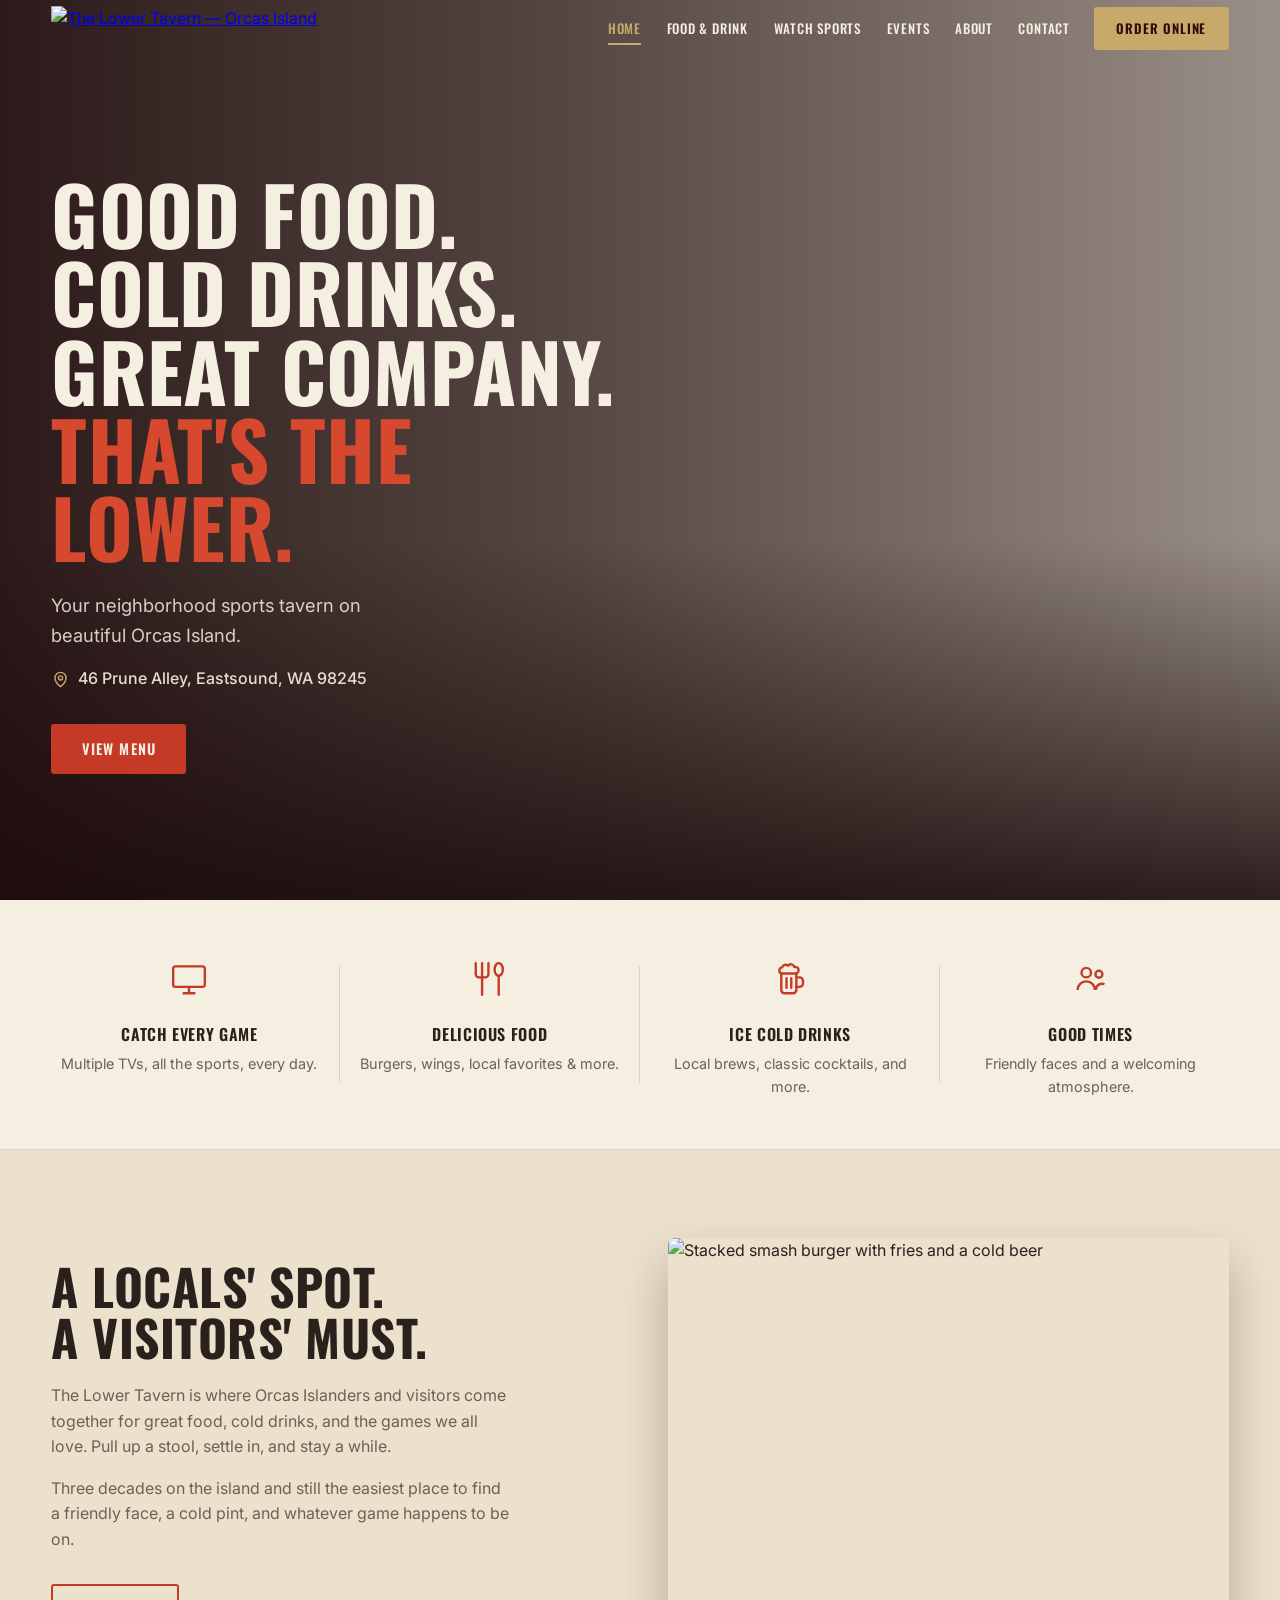
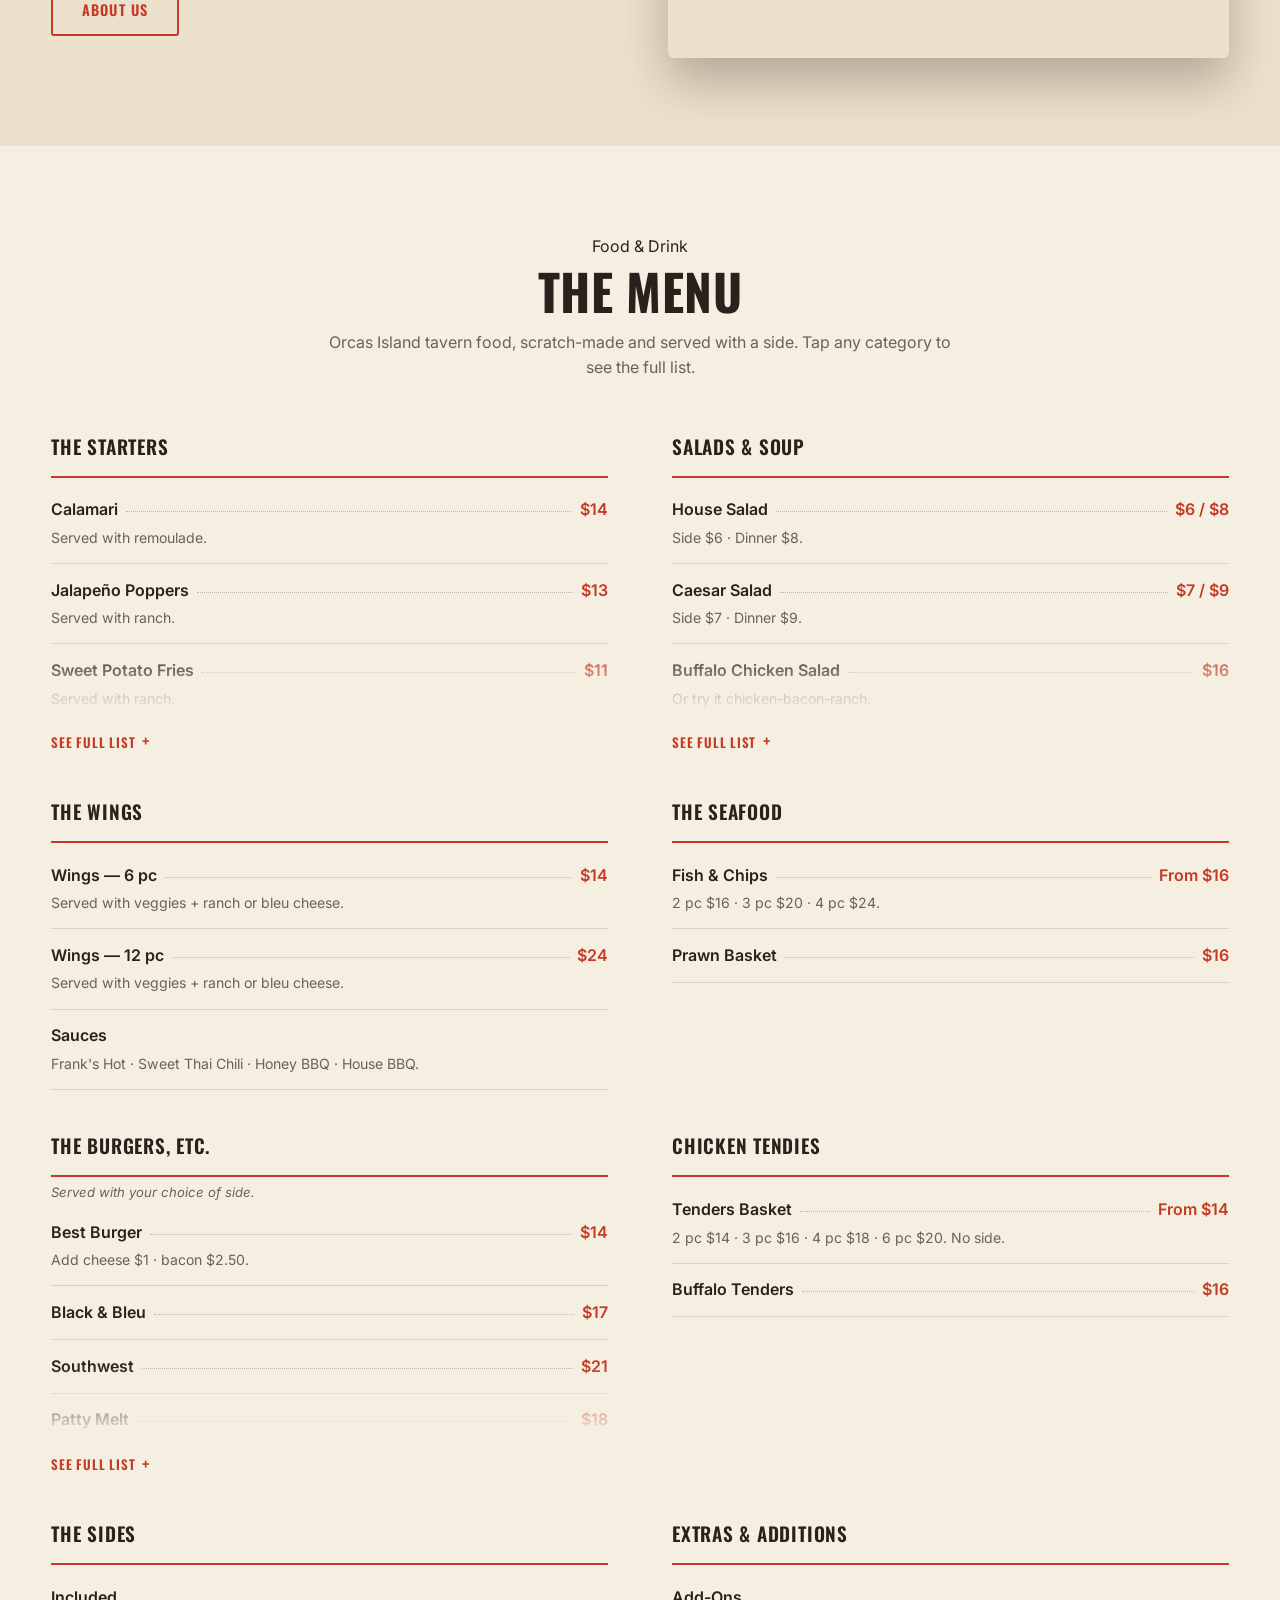
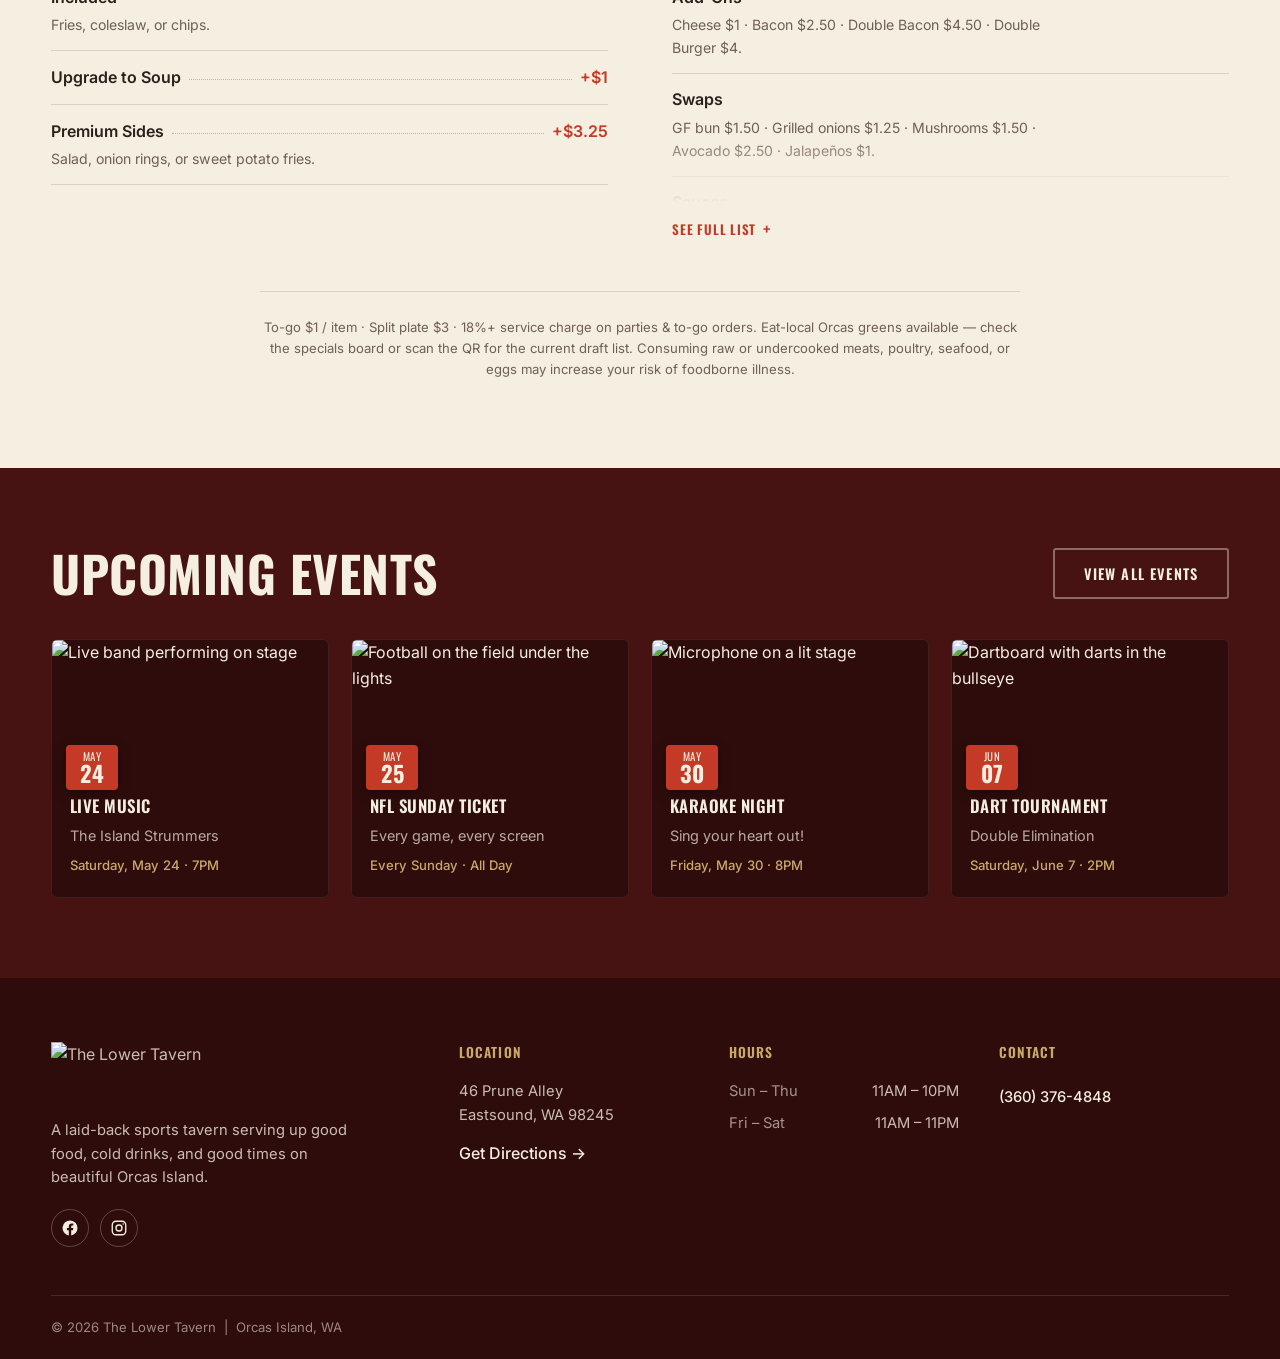
==== index.html @ 926212e1 "Events: swipeable carousel on mobile, centered on next event On <=900px the events grid becomes a ho" ====
<!DOCTYPE html>
<html lang="en">
<head>
<meta charset="UTF-8">
<meta name="viewport" content="width=device-width, initial-scale=1.0">
<title>The Lower Tavern — Sports Tavern on Orcas Island</title>
<meta name="description" content="The Lower Tavern is a laid-back neighborhood sports tavern on beautiful Orcas Island. Good food, cold drinks, every game, and great company. Eastsound, WA.">
<meta property="og:title" content="The Lower Tavern — Sports Tavern on Orcas Island">
<meta property="og:description" content="Good food. Cold drinks. Great company. That's the Lower. Your neighborhood sports tavern on Orcas Island.">
<meta property="og:type" content="website">
<meta property="og:url" content="https://u6y2v7.freewave.dev/">
<meta property="og:site_name" content="The Lower Tavern">
<meta property="og:image" content="https://media.freewave.dev/u6y2v7/images/og-image.jpg">
<meta property="og:image:secure_url" content="https://media.freewave.dev/u6y2v7/images/og-image.jpg">
<meta property="og:image:type" content="image/jpeg">
<meta property="og:image:width" content="1200">
<meta property="og:image:height" content="630">
<meta property="og:image:alt" content="The Lower Tavern — Orcas Island sports tavern">
<meta name="twitter:card" content="summary_large_image">
<meta name="twitter:title" content="The Lower Tavern — Sports Tavern on Orcas Island">
<meta name="twitter:description" content="Good food. Cold drinks. Great company. That's the Lower. Your neighborhood sports tavern on Orcas Island.">
<meta name="twitter:image" content="https://media.freewave.dev/u6y2v7/images/og-image.jpg">
<meta name="theme-color" content="#6a1a18">
<link rel="icon" href="https://media.freewave.dev/u6y2v7/images/favicon.ico" sizes="any">
<link rel="icon" type="image/png" sizes="32x32" href="https://media.freewave.dev/u6y2v7/images/favicon-32.png">
<link rel="icon" type="image/png" sizes="16x16" href="https://media.freewave.dev/u6y2v7/images/favicon-16.png">
<link rel="apple-touch-icon" href="https://media.freewave.dev/u6y2v7/images/apple-touch-icon.png">
<link rel="preconnect" href="https://fonts.googleapis.com">
<link rel="preconnect" href="https://fonts.gstatic.com" crossorigin>
<link href="https://fonts.googleapis.com/css2?family=Oswald:wght@300;400;500;600;700&family=Inter:wght@400;500;600;700&display=swap" rel="stylesheet">
<link rel="stylesheet" href="styles.css">
</head>
<body>

<!-- ===== NAV ===== -->
<header class="nav" id="top">
  <div class="nav-inner">
    <a href="#top" class="brand">
      <img src="https://media.freewave.dev/u6y2v7/images/lower-tavern-wordmark.webp" alt="The Lower Tavern — Orcas Island" class="brand-logo">
    </a>
    <nav class="nav-menu" id="navMenu">
      <a href="#top" class="active">Home</a>
      <a href="#food">Food &amp; Drink</a>
      <a href="#sports">Watch Sports</a>
      <a href="#events">Events</a>
      <a href="#about">About</a>
      <a href="#contact">Contact</a>
    </nav>
    <a href="https://order.toasttab.com/online/lower-tavern-46-prune-alley" class="btn-order" target="_blank" rel="noopener">Order Online</a>
    <button class="nav-toggle" id="navToggle" aria-label="Menu" aria-expanded="false">
      <span></span><span></span><span></span>
    </button>
  </div>
</header>

<!-- ===== HERO ===== -->
<section class="hero">
  <div class="hero-bg"></div>
  <div class="hero-overlay"></div>
  <div class="hero-inner">
    <div class="hero-content">
      <h1 class="hero-title">
        <span>Good Food.</span>
        <span>Cold Drinks.</span>
        <span>Great Company.</span>
        <span class="accent">That's the Lower.</span>
      </h1>
      <p class="hero-tag">Your neighborhood sports tavern on beautiful Orcas Island.</p>
      <a class="hero-address" href="https://www.google.com/maps/dir/?api=1&destination=46+Prune+Alley%2C+Eastsound%2C+WA+98245" target="_blank" rel="noopener">
        <svg viewBox="0 0 24 24" fill="none" stroke="currentColor" stroke-width="1.8"><path d="M12 21s7-5.6 7-11a7 7 0 1 0-14 0c0 5.4 7 11 7 11Z"/><circle cx="12" cy="10" r="2.6"/></svg>
        46 Prune Alley, Eastsound, WA 98245
      </a>
      <div class="hero-actions">
        <a href="#food" class="btn btn-primary">View Menu</a>
        <a href="https://order.toasttab.com/online/lower-tavern-46-prune-alley" class="btn btn-gold hero-order" target="_blank" rel="noopener">Order Online</a>
      </div>
    </div>
  </div>
</section>

<!-- ===== FEATURE STRIP ===== -->
<section class="strip" id="sports">
  <div class="container">
    <div class="strip-grid">
      <div class="strip-item">
        <span class="strip-icon">
          <svg viewBox="0 0 24 24" fill="none" stroke="currentColor" stroke-width="1.5"><rect x="2" y="4" width="20" height="13" rx="1.5"/><path d="M8 21h8M12 17v4"/></svg>
        </span>
        <h3>Catch Every Game</h3>
        <p>Multiple TVs, all the sports, every day.</p>
      </div>
      <div class="strip-item">
        <span class="strip-icon">
          <svg viewBox="0 0 24 24" fill="none" stroke="currentColor" stroke-width="1.5" stroke-linecap="round" stroke-linejoin="round"><path d="M3 2v7c0 1.1.9 2 2 2h4a2 2 0 0 0 2-2V2"/><path d="M7 2v20"/><ellipse cx="17.5" cy="6" rx="2.6" ry="4"/><path d="M17.5 10v12"/></svg>
        </span>
        <h3>Delicious Food</h3>
        <p>Burgers, wings, local favorites &amp; more.</p>
      </div>
      <div class="strip-item">
        <span class="strip-icon">
          <svg viewBox="0 0 24 24" fill="none" stroke="currentColor" stroke-width="1.5" stroke-linecap="round" stroke-linejoin="round"><path d="M6.5 8.5h9.5V19a2 2 0 0 1-2 2H8.5a2 2 0 0 1-2-2V8.5Z"/><path d="M16 11h2a2.2 2.2 0 0 1 2.2 2.2v1.6A2.2 2.2 0 0 1 18 17h-2"/><path d="M6.7 8.6A2 2 0 0 1 7 4.7 2.3 2.3 0 0 1 10.8 3.6 2.2 2.2 0 0 1 14.7 4.5 1.9 1.9 0 0 1 16 8.5"/><path d="M9.8 11.5v6M12.8 11.5v6"/></svg>
        </span>
        <h3>Ice Cold Drinks</h3>
        <p>Local brews, classic cocktails, and more.</p>
      </div>
      <div class="strip-item">
        <span class="strip-icon">
          <svg viewBox="0 0 24 24" fill="none" stroke="currentColor" stroke-width="1.5"><circle cx="9" cy="8" r="3"/><circle cx="17" cy="9" r="2.2"/><path d="M3.5 19a5.5 5.5 0 0 1 11 0M15 19a4 4 0 0 1 5.5-3.7"/></svg>
        </span>
        <h3>Good Times</h3>
        <p>Friendly faces and a welcoming atmosphere.</p>
      </div>
    </div>
  </div>
</section>

<!-- ===== LOCALS / ABOUT ===== -->
<section class="locals" id="about">
  <div class="container locals-grid">
    <div class="locals-text">
      <h2 class="section-title">A Locals' Spot.<br>A Visitors' Must.</h2>
      <p>The Lower Tavern is where Orcas Islanders and visitors come together for great food, cold drinks, and the games we all love. Pull up a stool, settle in, and stay a while.</p>
      <p>Three decades on the island and still the easiest place to find a friendly face, a cold pint, and whatever game happens to be on.</p>
      <a href="#contact" class="btn btn-outline">About Us</a>
    </div>
    <div class="locals-image">
      <img src="https://media.freewave.dev/u6y2v7/images/unsplash-0e5f21d1137a.webp" alt="Stacked smash burger with fries and a cold beer">
    </div>
  </div>
</section>

<!-- ===== MENU ===== -->
<section class="menu" id="food">
  <div class="container">
    <div class="section-head menu-head">
      <span class="eyebrow">Food &amp; Drink</span>
      <h2 class="section-title">The Menu</h2>
      <p>Orcas Island tavern food, scratch-made and served with a side. Tap any category to see the full list.</p>
    </div>
    <div class="menu-grid">

      <div class="menu-cat">
        <h3 class="menu-cat-title">The Starters</h3>
        <div class="menu-clip">
          <ul class="menu-items">
            <li><div class="mi-row"><span class="mi-name">Calamari</span><span class="mi-dots"></span><span class="mi-price">$14</span></div><p class="mi-desc">Served with remoulade.</p></li>
            <li><div class="mi-row"><span class="mi-name">Jalapeño Poppers</span><span class="mi-dots"></span><span class="mi-price">$13</span></div><p class="mi-desc">Served with ranch.</p></li>
            <li><div class="mi-row"><span class="mi-name">Sweet Potato Fries</span><span class="mi-dots"></span><span class="mi-price">$11</span></div><p class="mi-desc">Served with ranch.</p></li>
            <li><div class="mi-row"><span class="mi-name">P.I.T.A. Fries</span><span class="mi-dots"></span><span class="mi-price">$12</span></div><p class="mi-desc">Cheddar &amp; jalapeños.</p></li>
            <li><div class="mi-row"><span class="mi-name">Mozzarella Sticks</span><span class="mi-dots"></span><span class="mi-price">$12</span></div><p class="mi-desc">Served with marinara.</p></li>
            <li><div class="mi-row"><span class="mi-name">French Fries</span><span class="mi-dots"></span><span class="mi-price">$8</span></div><p class="mi-desc">Served with ranch.</p></li>
            <li><div class="mi-row"><span class="mi-name">Fried Pickle Spears</span><span class="mi-dots"></span><span class="mi-price">$12</span></div><p class="mi-desc">Served with ranch.</p></li>
            <li><div class="mi-row"><span class="mi-name">Veggies &amp; Dip</span><span class="mi-dots"></span><span class="mi-price">$7</span></div><p class="mi-desc">Ranch or bleu cheese.</p></li>
            <li><div class="mi-row"><span class="mi-name">Onion Rings</span><span class="mi-dots"></span><span class="mi-price">$11</span></div></li>
            <li><div class="mi-row"><span class="mi-name">Pepperjack Mac &amp; Cheese Bites</span><span class="mi-dots"></span><span class="mi-price">$12</span></div><p class="mi-desc">Served with ranch.</p></li>
          </ul>
          <div class="menu-fade"></div>
        </div>
        <button class="menu-more" type="button">See full list</button>
      </div>

      <div class="menu-cat">
        <h3 class="menu-cat-title">Salads &amp; Soup</h3>
        <div class="menu-clip">
          <ul class="menu-items">
            <li><div class="mi-row"><span class="mi-name">House Salad</span><span class="mi-dots"></span><span class="mi-price">$6 / $8</span></div><p class="mi-desc">Side $6 · Dinner $8.</p></li>
            <li><div class="mi-row"><span class="mi-name">Caesar Salad</span><span class="mi-dots"></span><span class="mi-price">$7 / $9</span></div><p class="mi-desc">Side $7 · Dinner $9.</p></li>
            <li><div class="mi-row"><span class="mi-name">Buffalo Chicken Salad</span><span class="mi-dots"></span><span class="mi-price">$16</span></div><p class="mi-desc">Or try it chicken-bacon-ranch.</p></li>
            <li><div class="mi-row"><span class="mi-name">Soup of the Day</span><span class="mi-dots"></span><span class="mi-price">$4.25 / $6.25</span></div><p class="mi-desc">Cup $4.25 · Bowl $6.25.</p></li>
            <li><div class="mi-row"><span class="mi-name">Salad Add-Ons</span></div><p class="mi-desc">Chicken $6 · Salmon $10. Sub Orcas-grown greens +$2 side / +$4 dinner.</p></li>
          </ul>
          <div class="menu-fade"></div>
        </div>
        <button class="menu-more" type="button">See full list</button>
      </div>

      <div class="menu-cat full">
        <h3 class="menu-cat-title">The Wings</h3>
        <div class="menu-clip">
          <ul class="menu-items">
            <li><div class="mi-row"><span class="mi-name">Wings &mdash; 6 pc</span><span class="mi-dots"></span><span class="mi-price">$14</span></div><p class="mi-desc">Served with veggies + ranch or bleu cheese.</p></li>
            <li><div class="mi-row"><span class="mi-name">Wings &mdash; 12 pc</span><span class="mi-dots"></span><span class="mi-price">$24</span></div><p class="mi-desc">Served with veggies + ranch or bleu cheese.</p></li>
            <li><div class="mi-row"><span class="mi-name">Sauces</span></div><p class="mi-desc">Frank's Hot · Sweet Thai Chili · Honey BBQ · House BBQ.</p></li>
          </ul>
        </div>
      </div>

      <div class="menu-cat full">
        <h3 class="menu-cat-title">The Seafood</h3>
        <div class="menu-clip">
          <ul class="menu-items">
            <li><div class="mi-row"><span class="mi-name">Fish &amp; Chips</span><span class="mi-dots"></span><span class="mi-price">From $16</span></div><p class="mi-desc">2 pc $16 · 3 pc $20 · 4 pc $24.</p></li>
            <li><div class="mi-row"><span class="mi-name">Prawn Basket</span><span class="mi-dots"></span><span class="mi-price">$16</span></div></li>
          </ul>
        </div>
      </div>

      <div class="menu-cat">
        <h3 class="menu-cat-title">The Burgers, Etc.</h3>
        <p class="menu-cat-note">Served with your choice of side.</p>
        <div class="menu-clip">
          <ul class="menu-items">
            <li><div class="mi-row"><span class="mi-name">Best Burger</span><span class="mi-dots"></span><span class="mi-price">$14</span></div><p class="mi-desc">Add cheese $1 · bacon $2.50.</p></li>
            <li><div class="mi-row"><span class="mi-name">Black &amp; Bleu</span><span class="mi-dots"></span><span class="mi-price">$17</span></div></li>
            <li><div class="mi-row"><span class="mi-name">Southwest</span><span class="mi-dots"></span><span class="mi-price">$21</span></div></li>
            <li><div class="mi-row"><span class="mi-name">Patty Melt</span><span class="mi-dots"></span><span class="mi-price">$18</span></div></li>
            <li><div class="mi-row"><span class="mi-name">Grilled Sourdough</span><span class="mi-dots"></span><span class="mi-price">$17</span></div></li>
            <li><div class="mi-row"><span class="mi-name">Salmon Burger</span><span class="mi-dots"></span><span class="mi-price">$17</span></div></li>
            <li><div class="mi-row"><span class="mi-name">Chicken Burger</span><span class="mi-dots"></span><span class="mi-price">$17</span></div></li>
            <li><div class="mi-row"><span class="mi-name">Cod Burger</span><span class="mi-dots"></span><span class="mi-price">$17</span></div></li>
            <li><div class="mi-row"><span class="mi-name">Buffalo Chicken Burger</span><span class="mi-dots"></span><span class="mi-price">$18</span></div></li>
            <li><div class="mi-row"><span class="mi-name">Reuben, Lower Style</span><span class="mi-dots"></span><span class="mi-price">$15</span></div></li>
            <li><div class="mi-row"><span class="mi-name">French Dip</span><span class="mi-dots"></span><span class="mi-price">$14</span></div></li>
            <li><div class="mi-row"><span class="mi-name">Swiss Dip Burger</span><span class="mi-dots"></span><span class="mi-price">$15</span></div></li>
            <li><div class="mi-row"><span class="mi-name">BBQ Dip Burger</span><span class="mi-dots"></span><span class="mi-price">$17</span></div></li>
            <li><div class="mi-row"><span class="mi-name">Veggie Burger</span><span class="mi-dots"></span><span class="mi-price">$14</span></div></li>
            <li><div class="mi-row"><span class="mi-name">Impossible Burger</span><span class="mi-dots"></span><span class="mi-price">$17</span></div></li>
            <li><div class="mi-row"><span class="mi-name">Chicken Caesar Pita</span><span class="mi-dots"></span><span class="mi-price">$17</span></div></li>
          </ul>
          <div class="menu-fade"></div>
        </div>
        <button class="menu-more" type="button">See full list</button>
      </div>

      <div class="menu-cat full">
        <h3 class="menu-cat-title">Chicken Tendies</h3>
        <div class="menu-clip">
          <ul class="menu-items">
            <li><div class="mi-row"><span class="mi-name">Tenders Basket</span><span class="mi-dots"></span><span class="mi-price">From $14</span></div><p class="mi-desc">2 pc $14 · 3 pc $16 · 4 pc $18 · 6 pc $20. No side.</p></li>
            <li><div class="mi-row"><span class="mi-name">Buffalo Tenders</span><span class="mi-dots"></span><span class="mi-price">$16</span></div></li>
          </ul>
        </div>
      </div>

      <div class="menu-cat full">
        <h3 class="menu-cat-title">The Sides</h3>
        <div class="menu-clip">
          <ul class="menu-items">
            <li><div class="mi-row"><span class="mi-name">Included</span></div><p class="mi-desc">Fries, coleslaw, or chips.</p></li>
            <li><div class="mi-row"><span class="mi-name">Upgrade to Soup</span><span class="mi-dots"></span><span class="mi-price">+$1</span></div></li>
            <li><div class="mi-row"><span class="mi-name">Premium Sides</span><span class="mi-dots"></span><span class="mi-price">+$3.25</span></div><p class="mi-desc">Salad, onion rings, or sweet potato fries.</p></li>
          </ul>
        </div>
      </div>

      <div class="menu-cat">
        <h3 class="menu-cat-title">Extras &amp; Additions</h3>
        <div class="menu-clip">
          <ul class="menu-items">
            <li><div class="mi-row"><span class="mi-name">Add-Ons</span></div><p class="mi-desc">Cheese $1 · Bacon $2.50 · Double Bacon $4.50 · Double Burger $4.</p></li>
            <li><div class="mi-row"><span class="mi-name">Swaps</span></div><p class="mi-desc">GF bun $1.50 · Grilled onions $1.25 · Mushrooms $1.50 · Avocado $2.50 · Jalapeños $1.</p></li>
            <li><div class="mi-row"><span class="mi-name">Sauces</span></div><p class="mi-desc">2 oz $1.25 · 6 oz $3.75.</p></li>
            <li><div class="mi-row"><span class="mi-name">Protein Subs</span></div><p class="mi-desc">Garden patty free · Impossible $3.25 · Chicken $4 · Salmon $6.</p></li>
          </ul>
          <div class="menu-fade"></div>
        </div>
        <button class="menu-more" type="button">See full list</button>
      </div>

    </div>
    <p class="menu-note">To-go $1 / item · Split plate $3 · 18%+ service charge on parties &amp; to-go orders. Eat-local Orcas greens available — check the specials board or scan the QR for the current draft list. Consuming raw or undercooked meats, poultry, seafood, or eggs may increase your risk of foodborne illness.</p>
  </div>
</section>

<!-- ===== UPCOMING EVENTS ===== -->
<section class="events" id="events">
  <div class="container">
    <div class="events-head">
      <h2 class="section-title light">Upcoming Events</h2>
      <a href="#contact" class="btn btn-ghost-light">View All Events</a>
    </div>
    <div class="events-row">
      <article class="event-card" data-date="2026-05-24">
        <div class="event-thumb"><img src="https://images.unsplash.com/photo-1501386761578-eac5c94b800a?auto=format&fit=crop&w=600&q=80" alt="Live band performing on stage" loading="lazy" decoding="async"></div>
        <div class="event-date"><span class="m">May</span><span class="d">24</span></div>
        <div class="event-body">
          <h3>Live Music</h3>
          <p class="event-sub">The Island Strummers</p>
          <p class="event-time">Saturday, May 24 · 7PM</p>
        </div>
      </article>
      <article class="event-card" data-date="2026-05-25">
        <div class="event-thumb"><img src="https://images.unsplash.com/photo-1566577739112-5180d4bf9390?auto=format&fit=crop&w=600&q=80" alt="Football on the field under the lights" loading="lazy" decoding="async"></div>
        <div class="event-date"><span class="m">May</span><span class="d">25</span></div>
        <div class="event-body">
          <h3>NFL Sunday Ticket</h3>
          <p class="event-sub">Every game, every screen</p>
          <p class="event-time">Every Sunday · All Day</p>
        </div>
      </article>
      <article class="event-card" data-date="2026-05-30">
        <div class="event-thumb"><img src="https://images.unsplash.com/photo-1516280440614-37939bbacd81?auto=format&fit=crop&w=600&q=80" alt="Microphone on a lit stage" loading="lazy" decoding="async"></div>
        <div class="event-date"><span class="m">May</span><span class="d">30</span></div>
        <div class="event-body">
          <h3>Karaoke Night</h3>
          <p class="event-sub">Sing your heart out!</p>
          <p class="event-time">Friday, May 30 · 8PM</p>
        </div>
      </article>
      <article class="event-card" data-date="2026-06-07">
        <div class="event-thumb"><img src="https://images.unsplash.com/photo-1546608235-3310a2494cdf?auto=format&fit=crop&w=600&q=80" alt="Dartboard with darts in the bullseye" loading="lazy" decoding="async"></div>
        <div class="event-date"><span class="m">Jun</span><span class="d">07</span></div>
        <div class="event-body">
          <h3>Dart Tournament</h3>
          <p class="event-sub">Double Elimination</p>
          <p class="event-time">Saturday, June 7 · 2PM</p>
        </div>
      </article>
    </div>
  </div>
</section>

<!-- ===== FOOTER ===== -->
<footer class="footer" id="contact">
  <div class="container footer-grid">
    <div class="footer-brand">
      <img src="https://media.freewave.dev/u6y2v7/images/lower-tavern-wordmark.webp" alt="The Lower Tavern" class="footer-logo">
      <p>A laid-back sports tavern serving up good food, cold drinks, and good times on beautiful Orcas Island.</p>
      <div class="socials">
        <a href="#contact" aria-label="Facebook"><svg viewBox="0 0 24 24" fill="currentColor"><path d="M22 12a10 10 0 1 0-11.6 9.9v-7H7.9V12h2.5V9.8c0-2.5 1.5-3.9 3.8-3.9 1.1 0 2.2.2 2.2.2v2.5h-1.2c-1.2 0-1.6.8-1.6 1.6V12h2.7l-.4 2.9h-2.3v7A10 10 0 0 0 22 12Z"/></svg></a>
        <a href="#contact" aria-label="Instagram"><svg viewBox="0 0 24 24" fill="none" stroke="currentColor" stroke-width="1.8"><rect x="3" y="3" width="18" height="18" rx="5"/><circle cx="12" cy="12" r="4"/><circle cx="17.5" cy="6.5" r="1" fill="currentColor" stroke="none"/></svg></a>
      </div>
    </div>
    <div class="footer-col">
      <h4>Location</h4>
      <p>46 Prune Alley<br>Eastsound, WA 98245</p>
      <a href="https://www.google.com/maps/dir/?api=1&destination=46+Prune+Alley%2C+Eastsound%2C+WA+98245" class="footer-link" target="_blank" rel="noopener">Get Directions →</a>
    </div>
    <div class="footer-col">
      <h4>Hours</h4>
      <p class="hours-row"><span>Sun &ndash; Thu</span><span>11AM &ndash; 10PM</span></p>
      <p class="hours-row"><span>Fri &ndash; Sat</span><span>11AM &ndash; 11PM</span></p>
    </div>
    <div class="footer-col">
      <h4>Contact</h4>
      <p><a href="tel:+13603764848" class="footer-link">(360) 376-4848</a></p>
    </div>
  </div>
  <div class="footer-bottom container">
    <div>&copy; 2026 The Lower Tavern &nbsp;|&nbsp; Orcas Island, WA</div>
  </div>
</footer>

<script>
  // Mobile nav toggle
  var t = document.getElementById('navToggle'), m = document.getElementById('navMenu');
  t.addEventListener('click', function () {
    var open = document.body.classList.toggle('nav-open');
    t.setAttribute('aria-expanded', open ? 'true' : 'false');
  });
  m.addEventListener('click', function (e) {
    if (e.target.tagName === 'A') { document.body.classList.remove('nav-open'); t.setAttribute('aria-expanded', 'false'); }
  });
  // Solid nav after scroll
  var nav = document.getElementById('top');
  window.addEventListener('scroll', function () {
    if (window.scrollY > 40) nav.classList.add('scrolled'); else nav.classList.remove('scrolled');
  });
  // Expandable menu categories
  document.querySelectorAll('.menu-more').forEach(function (btn) {
    btn.addEventListener('click', function () {
      var cat = btn.closest('.menu-cat');
      var open = cat.classList.toggle('open');
      btn.firstChild.textContent = open ? 'See less ' : 'See full list ';
    });
  });

  // Events carousel (mobile): open centered on the next upcoming event.
  // Past events sit to the left, future events to the right.
  (function () {
    var row = document.querySelector('.events-row');
    if (!row) return;
    var cards = Array.prototype.slice.call(row.querySelectorAll('.event-card[data-date]'));
    if (!cards.length) return;

    function dateOf(c) { return new Date(c.getAttribute('data-date') + 'T00:00:00'); }

    function pickTarget() {
      var today = new Date(); today.setHours(0, 0, 0, 0);
      var nextUp = null, recentPast = null;
      cards.forEach(function (c) {
        var d = dateOf(c);
        if (d >= today) { if (!nextUp || d < dateOf(nextUp)) nextUp = c; }
        else { if (!recentPast || d > dateOf(recentPast)) recentPast = c; }
      });
      return nextUp || recentPast || cards[0];
    }

    function center() {
      // Only when the row is an actual horizontal scroller (mobile layout).
      if (row.scrollWidth <= row.clientWidth + 4) return;
      var card = pickTarget();
      var offset = (card.getBoundingClientRect().left - row.getBoundingClientRect().left) + row.scrollLeft;
      var left = offset - (row.clientWidth - card.offsetWidth) / 2;
      row.scrollLeft = Math.max(0, Math.min(left, row.scrollWidth - row.clientWidth));
    }

    requestAnimationFrame(center);
    window.addEventListener('load', center);
    var mq = window.matchMedia('(max-width: 900px)');
    var onChange = function () { requestAnimationFrame(center); };
    if (mq.addEventListener) mq.addEventListener('change', onChange); else mq.addListener(onChange);
  })();
</script>

</body>
</html>
---- styles.css ----
/* ===== The Lower Tavern — Orcas Island sports tavern ===== */

:root {
  --maroon-900: #2f0c0c;
  --maroon-800: #471212;
  --maroon-700: #5c1616;
  --maroon: #6a1a18;
  --red: #c43a26;
  --red-bright: #d6492e;
  --cream: #f5efe1;
  --cream-2: #ece1cd;
  --gold: #c9a96a;
  --gold-dark: #b9954f;
  --ink: #2a211c;
  --muted: #6f6055;
  --line: rgba(42, 33, 28, .14);
}

* { margin: 0; padding: 0; box-sizing: border-box; }

html { scroll-behavior: smooth; scroll-padding-top: 80px; }

body {
  font-family: 'Inter', system-ui, sans-serif;
  color: var(--ink);
  background: var(--cream);
  line-height: 1.6;
  -webkit-font-smoothing: antialiased;
}

img { display: block; max-width: 100%; }

.container { width: min(1180px, 92%); margin: 0 auto; }

/* ---- Display type ---- */
.section-title {
  font-family: 'Oswald', sans-serif;
  font-weight: 700;
  text-transform: uppercase;
  letter-spacing: .01em;
  line-height: 1.02;
  font-size: clamp(2rem, 4vw, 3.1rem);
  color: var(--ink);
}
.section-title.light { color: var(--cream); }

/* ---- Buttons ---- */
.btn {
  display: inline-block;
  font-family: 'Oswald', sans-serif;
  font-weight: 600;
  text-transform: uppercase;
  letter-spacing: .08em;
  font-size: .9rem;
  text-decoration: none;
  padding: .85rem 1.9rem;
  border-radius: 3px;
  transition: transform .15s ease, background .2s ease, color .2s ease;
  cursor: pointer;
}
.btn:hover { transform: translateY(-2px); }
.btn-primary { background: var(--red); color: var(--cream); }
.btn-primary:hover { background: var(--red-bright); }
.btn-outline { background: transparent; color: var(--red); border: 2px solid var(--red); padding: .75rem 1.8rem; }
.btn-outline:hover { background: var(--red); color: var(--cream); }
.btn-ghost-light { background: transparent; color: var(--cream); border: 2px solid rgba(245,239,225,.4); padding: .75rem 1.8rem; }
.btn-ghost-light:hover { background: var(--cream); color: var(--maroon-800); border-color: var(--cream); }
.btn-gold { background: var(--gold); color: var(--maroon-900); }
.btn-gold:hover { background: var(--gold-dark); }
.hero-order { display: none; }

/* ===== NAV ===== */
.nav {
  position: fixed;
  top: 0; left: 0; right: 0;
  z-index: 50;
  transition: background .3s ease, box-shadow .3s ease, padding .3s ease;
  padding: .35rem 0;
}
.nav.scrolled {
  background: var(--maroon-900);
  box-shadow: 0 6px 24px rgba(0,0,0,.3);
}
.nav-inner {
  width: min(1180px, 92%);
  margin: 0 auto;
  display: flex;
  align-items: center;
  gap: 1.5rem;
}
.brand { display: flex; align-items: center; }
.brand-logo { height: 46px; width: auto; transition: height .3s ease; }
.nav.scrolled .brand-logo { height: 40px; }

.nav-menu { margin-left: auto; display: flex; align-items: center; gap: 1.6rem; }
.nav-menu a {
  font-family: 'Oswald', sans-serif;
  font-weight: 500;
  text-transform: uppercase;
  letter-spacing: .06em;
  font-size: .82rem;
  color: var(--cream);
  text-decoration: none;
  padding: .4rem 0;
  position: relative;
  transition: color .2s ease;
}
.nav-menu a::after {
  content: ""; position: absolute; left: 0; bottom: 0; height: 2px; width: 0;
  background: var(--gold); transition: width .25s ease;
}
.nav-menu a:hover, .nav-menu a.active { color: var(--gold); }
.nav-menu a:hover::after, .nav-menu a.active::after { width: 100%; }

.btn-order {
  font-family: 'Oswald', sans-serif;
  font-weight: 600;
  text-transform: uppercase;
  letter-spacing: .07em;
  font-size: .82rem;
  background: var(--gold);
  color: var(--maroon-900);
  text-decoration: none;
  padding: .7rem 1.4rem;
  border-radius: 3px;
  transition: background .2s ease, transform .15s ease;
}
.btn-order:hover { background: var(--gold-dark); transform: translateY(-2px); }

.nav-toggle {
  display: none;
  background: none; border: none; cursor: pointer;
  width: 32px; height: 26px; position: relative;
}
.nav-toggle span {
  display: block; height: 3px; border-radius: 2px; background: var(--cream);
  position: absolute; left: 0; right: 0; transition: .25s ease;
}
.nav-toggle span:nth-child(1) { top: 0; }
.nav-toggle span:nth-child(2) { top: 11px; }
.nav-toggle span:nth-child(3) { top: 22px; }

/* ===== HERO ===== */
.hero {
  position: relative;
  min-height: 100vh;
  display: flex;
  align-items: center;
  overflow: hidden;
}
.hero-bg {
  position: absolute; inset: 0;
  background: url('https://media.freewave.dev/u6y2v7/images/unsplash-4f32441961ec.webp') center/cover no-repeat;
  transform: scale(1.05);
}
.hero-overlay {
  position: absolute; inset: 0;
  background:
    linear-gradient(90deg, rgba(28,10,10,.92) 0%, rgba(28,10,10,.7) 45%, rgba(28,10,10,.35) 100%),
    linear-gradient(0deg, rgba(20,7,7,.85) 0%, rgba(20,7,7,.1) 40%);
}
.hero-inner { position: relative; width: min(1180px, 92%); margin: 0 auto; padding: 7rem 0 4rem; }
.hero-content { max-width: 620px; }
.hero-title {
  font-family: 'Oswald', sans-serif;
  font-weight: 700;
  text-transform: uppercase;
  line-height: .98;
  font-size: clamp(2.7rem, 6.5vw, 5rem);
  color: var(--cream);
  letter-spacing: .005em;
}
.hero-title span { display: block; }
.hero-title .accent { color: var(--red-bright); }
.hero-tag {
  margin: 1.6rem 0 1rem;
  font-size: 1.15rem;
  color: rgba(245,239,225,.85);
  max-width: 30ch;
}
.hero-address {
  display: inline-flex;
  align-items: center;
  gap: .5rem;
  margin-bottom: 2rem;
  font-weight: 500;
  font-size: 1rem;
  color: rgba(245,239,225,.92);
  text-decoration: none;
  transition: color .2s ease;
}
.hero-address svg { width: 19px; height: 19px; color: var(--gold); flex-shrink: 0; }
.hero-address:hover { color: var(--gold); }
.hero-address:hover svg { color: var(--gold); }
.hero-actions { display: flex; flex-wrap: wrap; gap: 1rem; }

/* ===== FEATURE STRIP ===== */
.strip { background: var(--cream); padding: 3.2rem 0; border-bottom: 1px solid var(--line); }
.strip-grid {
  display: grid;
  grid-template-columns: repeat(4, 1fr);
  gap: 1.5rem;
}
.strip-item { text-align: center; padding: 0 .5rem; position: relative; }
.strip-item:not(:last-child)::after {
  content: ""; position: absolute; right: -.75rem; top: 10%; bottom: 10%;
  width: 1px; background: var(--line);
}
.strip-icon {
  display: inline-flex; align-items: center; justify-content: center;
  width: 56px; height: 56px; color: var(--red); margin-bottom: .9rem;
}
.strip-icon svg { width: 38px; height: 38px; }
.strip-item h3 {
  font-family: 'Oswald', sans-serif; font-weight: 600; text-transform: uppercase;
  letter-spacing: .04em; font-size: 1rem; color: var(--ink); margin-bottom: .3rem;
}
.strip-item p { font-size: .9rem; color: var(--muted); }

/* ===== LOCALS / ABOUT ===== */
.locals { background: var(--cream-2); padding: 5.5rem 0; }
.locals-grid {
  display: grid; grid-template-columns: 1fr 1fr; gap: 3.5rem; align-items: center;
}
.locals-text .section-title { margin-bottom: 1.3rem; }
.locals-text p { color: var(--muted); margin-bottom: 1rem; max-width: 46ch; }
.locals-text .btn { margin-top: 1rem; }
.locals-image img {
  width: 100%; height: 420px; object-fit: cover; border-radius: 6px;
  box-shadow: 0 24px 48px rgba(42,18,12,.28);
}

/* ===== MENU ===== */
.menu { background: var(--cream); padding: 5.5rem 0; }
.menu-head { text-align: center; max-width: 640px; margin: 0 auto 3.2rem; }
.menu-head .section-title { margin: .4rem 0 .8rem; }
.menu-head p { color: var(--muted); }
.menu-grid { display: grid; grid-template-columns: 1fr 1fr; gap: 2.6rem 4rem; align-items: start; }
.menu-cat { position: relative; align-self: start; }
.menu-cat-title {
  font-family: 'Oswald', sans-serif; font-weight: 600; text-transform: uppercase;
  letter-spacing: .04em; font-size: 1.2rem; color: var(--ink);
  padding-bottom: .8rem; margin-bottom: .4rem; border-bottom: 2px solid var(--red);
}
.menu-cat-note { font-size: .82rem; color: var(--muted); font-style: italic; margin: -.1rem 0 .2rem; }
.menu-clip { position: relative; max-height: 232px; overflow: hidden; transition: max-height .45s ease; }
.menu-cat.open .menu-clip { max-height: 1600px; }
.menu-cat.full .menu-clip { max-height: none; }
.menu-items { list-style: none; }
.menu-items li { padding: .85rem 0; border-bottom: 1px solid var(--line); }
.mi-row { display: flex; align-items: baseline; gap: .5rem; }
.mi-name { font-weight: 600; color: var(--ink); white-space: nowrap; }
.mi-dots { flex: 1; border-bottom: 1px dotted rgba(42,33,28,.28); transform: translateY(-3px); }
.mi-price { color: var(--red); font-weight: 600; white-space: nowrap; }
.mi-desc { font-size: .88rem; color: var(--muted); margin-top: .25rem; max-width: 42ch; }
.menu-fade {
  position: absolute; left: 0; right: 0; bottom: 0; height: 72px;
  background: linear-gradient(rgba(245,239,225,0), var(--cream));
  pointer-events: none; opacity: 1; transition: opacity .3s ease;
}
.menu-cat.open .menu-fade { opacity: 0; }
.menu-more {
  margin-top: 1rem; background: none; border: none; cursor: pointer;
  font-family: 'Oswald', sans-serif; font-weight: 600; text-transform: uppercase;
  letter-spacing: .06em; font-size: .82rem; color: var(--red);
  display: inline-flex; align-items: center; gap: .4rem; padding: 0;
  transition: color .2s ease;
}
.menu-more::after { content: "+"; font-size: 1.05rem; line-height: 1; }
.menu-cat.open .menu-more::after { content: "\2212"; }
.menu-more:hover { color: var(--red-bright); }
.menu-note {
  margin-top: 3rem; padding-top: 1.6rem; border-top: 1px solid var(--line);
  font-size: .82rem; color: var(--muted); text-align: center; max-width: 760px;
  margin-left: auto; margin-right: auto; line-height: 1.6;
}

/* ===== EVENTS ===== */
.events { background: var(--maroon-800); padding: 5rem 0; color: var(--cream); }
.events-head {
  display: flex; align-items: center; justify-content: space-between;
  margin-bottom: 2.5rem; gap: 1rem; flex-wrap: wrap;
}
.events-row {
  display: grid; grid-template-columns: repeat(4, 1fr); gap: 1.4rem;
}
.event-card {
  background: var(--maroon-900);
  border-radius: 6px; overflow: hidden; position: relative;
  border: 1px solid rgba(245,239,225,.08);
  transition: transform .2s ease, box-shadow .2s ease;
}
.event-card:hover { transform: translateY(-5px); box-shadow: 0 18px 36px rgba(0,0,0,.4); }
.event-thumb { height: 130px; overflow: hidden; }
.event-thumb img { width: 100%; height: 100%; object-fit: cover; }
.event-date {
  position: absolute; top: 105px; left: 14px;
  background: var(--red); color: var(--cream);
  width: 52px; text-align: center; border-radius: 4px;
  padding: .35rem 0; line-height: 1; box-shadow: 0 4px 12px rgba(0,0,0,.35);
}
.event-date .m { display: block; font-family: 'Oswald', sans-serif; font-size: .68rem; text-transform: uppercase; letter-spacing: .06em; }
.event-date .d { display: block; font-family: 'Oswald', sans-serif; font-weight: 700; font-size: 1.4rem; }
.event-body { padding: 1.4rem 1.1rem 1.3rem; }
.event-body h3 {
  font-family: 'Oswald', sans-serif; font-weight: 600; text-transform: uppercase;
  letter-spacing: .03em; font-size: 1.05rem; margin-bottom: .25rem;
}
.event-sub { font-size: .9rem; color: rgba(245,239,225,.7); margin-bottom: .55rem; }
.event-time { font-size: .82rem; color: var(--gold); font-weight: 500; }

/* ===== FOOTER ===== */
.footer { background: var(--maroon-900); color: rgba(245,239,225,.78); padding: 4rem 0 0; }
.footer-grid {
  display: grid; grid-template-columns: 1.6fr 1fr 1fr 1fr; gap: 2.5rem; padding-bottom: 3rem;
}
.footer-logo { height: 58px; width: auto; margin-bottom: 1.2rem; }
.footer-brand p { font-size: .92rem; max-width: 34ch; }
.socials { display: flex; gap: .7rem; margin-top: 1.2rem; }
.socials a {
  display: inline-flex; align-items: center; justify-content: center;
  width: 38px; height: 38px; border-radius: 50%;
  border: 1px solid rgba(245,239,225,.25); color: var(--cream);
  transition: background .2s ease, border-color .2s ease;
}
.socials a:hover { background: var(--gold); border-color: var(--gold); color: var(--maroon-900); }
.socials svg { width: 18px; height: 18px; }
.footer-col h4 {
  font-family: 'Oswald', sans-serif; font-weight: 600; text-transform: uppercase;
  letter-spacing: .08em; font-size: .85rem; color: var(--gold); margin-bottom: 1rem;
}
.footer-col p { font-size: .92rem; margin-bottom: .5rem; }
.hours-row { display: flex; justify-content: space-between; gap: 1rem; max-width: 230px; }
.hours-row span:first-child { color: rgba(245,239,225,.6); }
.footer-link { color: var(--cream); text-decoration: none; transition: color .2s ease; }
.footer-link:hover { color: var(--gold); }
.footer-col .footer-link { display: inline-block; margin-top: .4rem; font-weight: 500; }

.footer-bottom {
  border-top: 1px solid rgba(245,239,225,.12);
  padding: 1.3rem 0;
  display: flex; justify-content: space-between; align-items: center; flex-wrap: wrap; gap: .6rem;
  font-size: .82rem; color: rgba(245,239,225,.55);
}
.footer-legal { display: flex; gap: 1.4rem; }
.footer-legal a { color: rgba(245,239,225,.55); text-decoration: none; text-transform: uppercase; letter-spacing: .05em; font-size: .76rem; }
.footer-legal a:hover { color: var(--gold); }

/* ===== RESPONSIVE ===== */
@media (max-width: 900px) {
  .nav-toggle { display: block; margin-left: auto; }
  .btn-order { display: none; }
  .nav-menu {
    position: fixed; top: 0; right: 0; bottom: 0; width: 75%; max-width: 320px;
    background: var(--maroon-900); flex-direction: column; align-items: flex-start;
    gap: .4rem; padding: 6rem 2rem 2rem; margin-left: 0;
    transform: translateX(100%); transition: transform .3s ease; box-shadow: -10px 0 40px rgba(0,0,0,.4);
  }
  body.nav-open .nav-menu { transform: translateX(0); }
  body.nav-open .nav-toggle span:nth-child(1) { top: 11px; transform: rotate(45deg); }
  body.nav-open .nav-toggle span:nth-child(2) { opacity: 0; }
  body.nav-open .nav-toggle span:nth-child(3) { top: 11px; transform: rotate(-45deg); }
  .nav-menu a { font-size: 1.05rem; }

  .hero-order { display: inline-block; }
  .hero-actions { width: 100%; max-width: 360px; gap: .8rem; }
  .hero-actions .btn { flex: 1; text-align: center; padding-left: 1rem; padding-right: 1rem; white-space: nowrap; }

  .strip-grid { grid-template-columns: repeat(2, 1fr); gap: 2rem 1rem; }
  .strip-item:nth-child(2)::after { display: none; }
  .strip-item::after { display: none; }
  .menu-grid { grid-template-columns: 1fr; gap: 2.4rem; }
  .locals-grid { grid-template-columns: 1fr; gap: 2rem; }
  .locals-image { order: -1; }
  .locals-image img { height: 300px; }
  .events-row {
    display: flex; grid-template-columns: none;
    gap: 1rem; overflow-x: auto;
    scroll-snap-type: x mandatory; scroll-padding-inline: 1.25rem;
    -webkit-overflow-scrolling: touch; scrollbar-width: none;
    padding-bottom: .4rem;
  }
  .events-row::-webkit-scrollbar { display: none; }
  .event-card { flex: 0 0 74%; scroll-snap-align: center; }
  .event-card:hover { transform: none; box-shadow: none; }
  .footer-grid { grid-template-columns: 1fr 1fr; gap: 2rem; }
}

@media (max-width: 540px) {
  .hero-inner { padding-top: 6rem; }
  .strip-grid { grid-template-columns: 1fr; }
  .event-card { flex-basis: 80%; }
  .footer-grid { grid-template-columns: 1fr; }
  .footer-bottom { justify-content: center; text-align: center; }
}
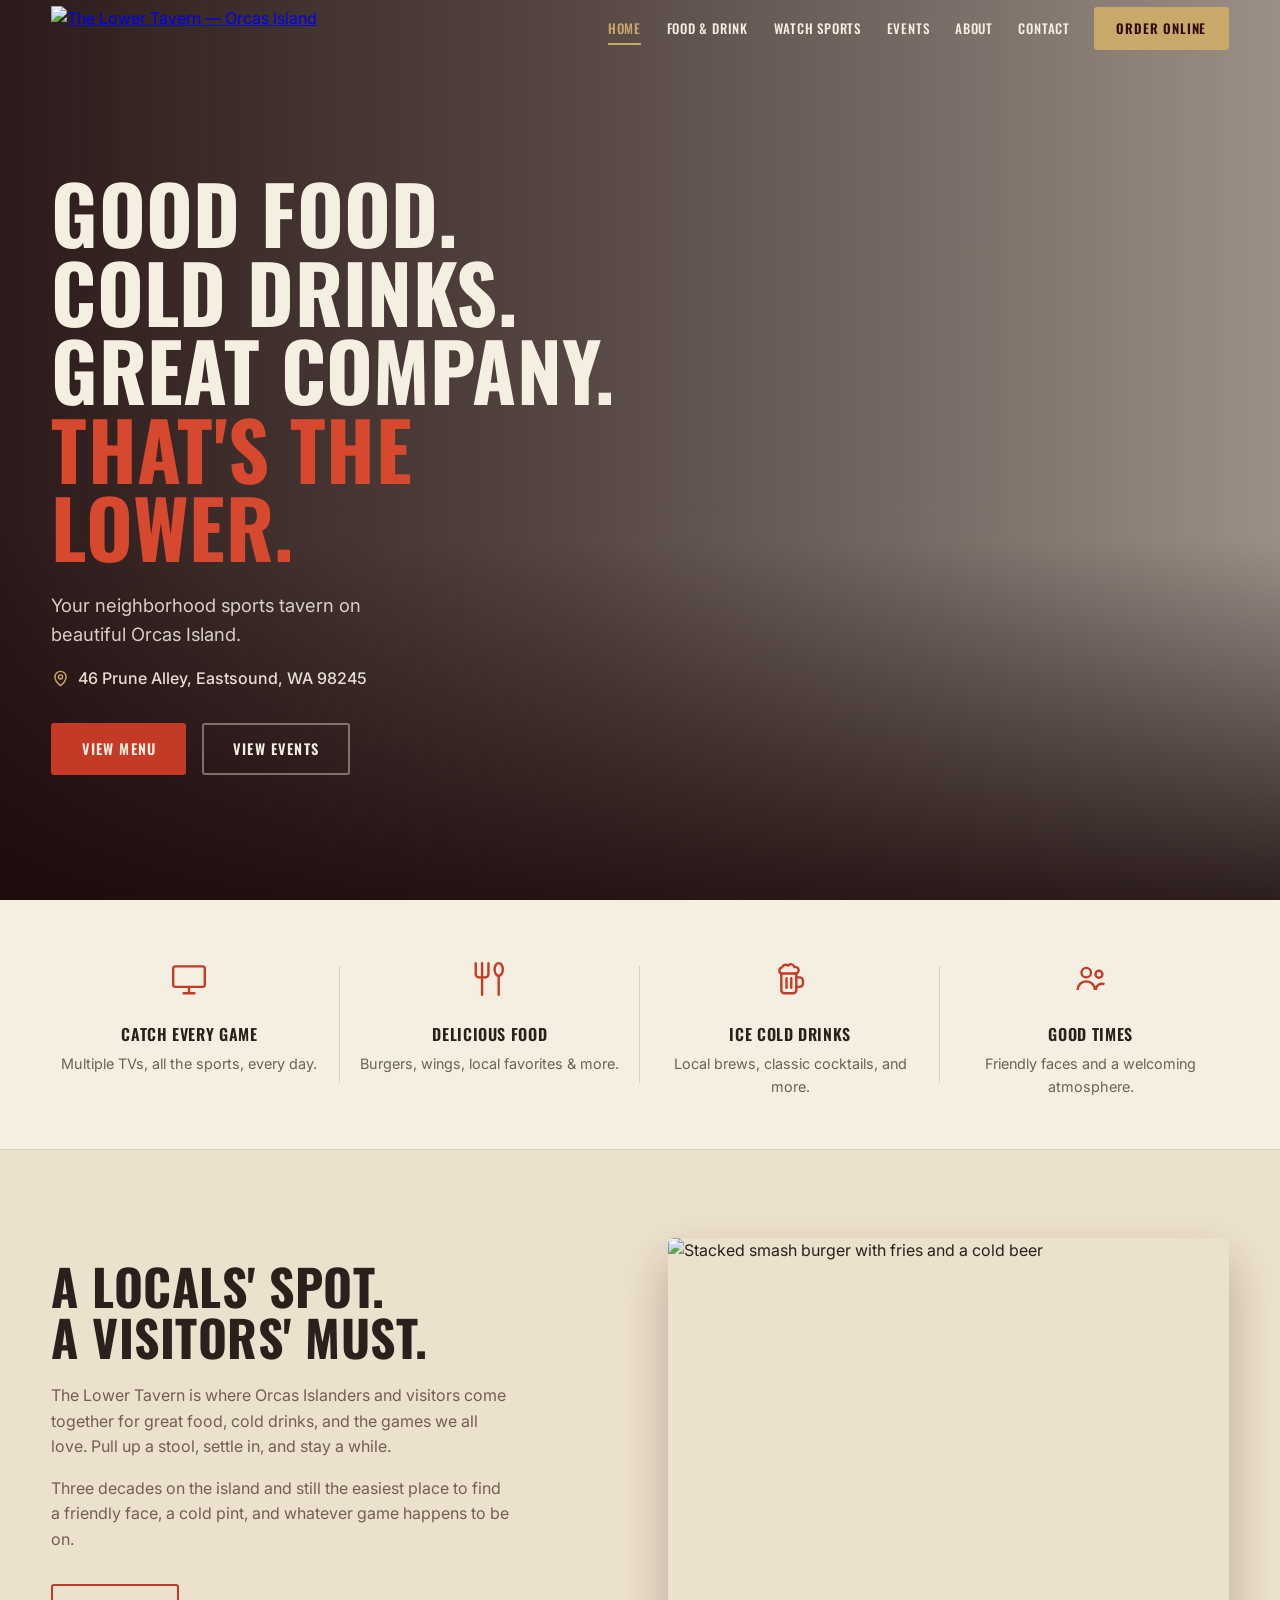
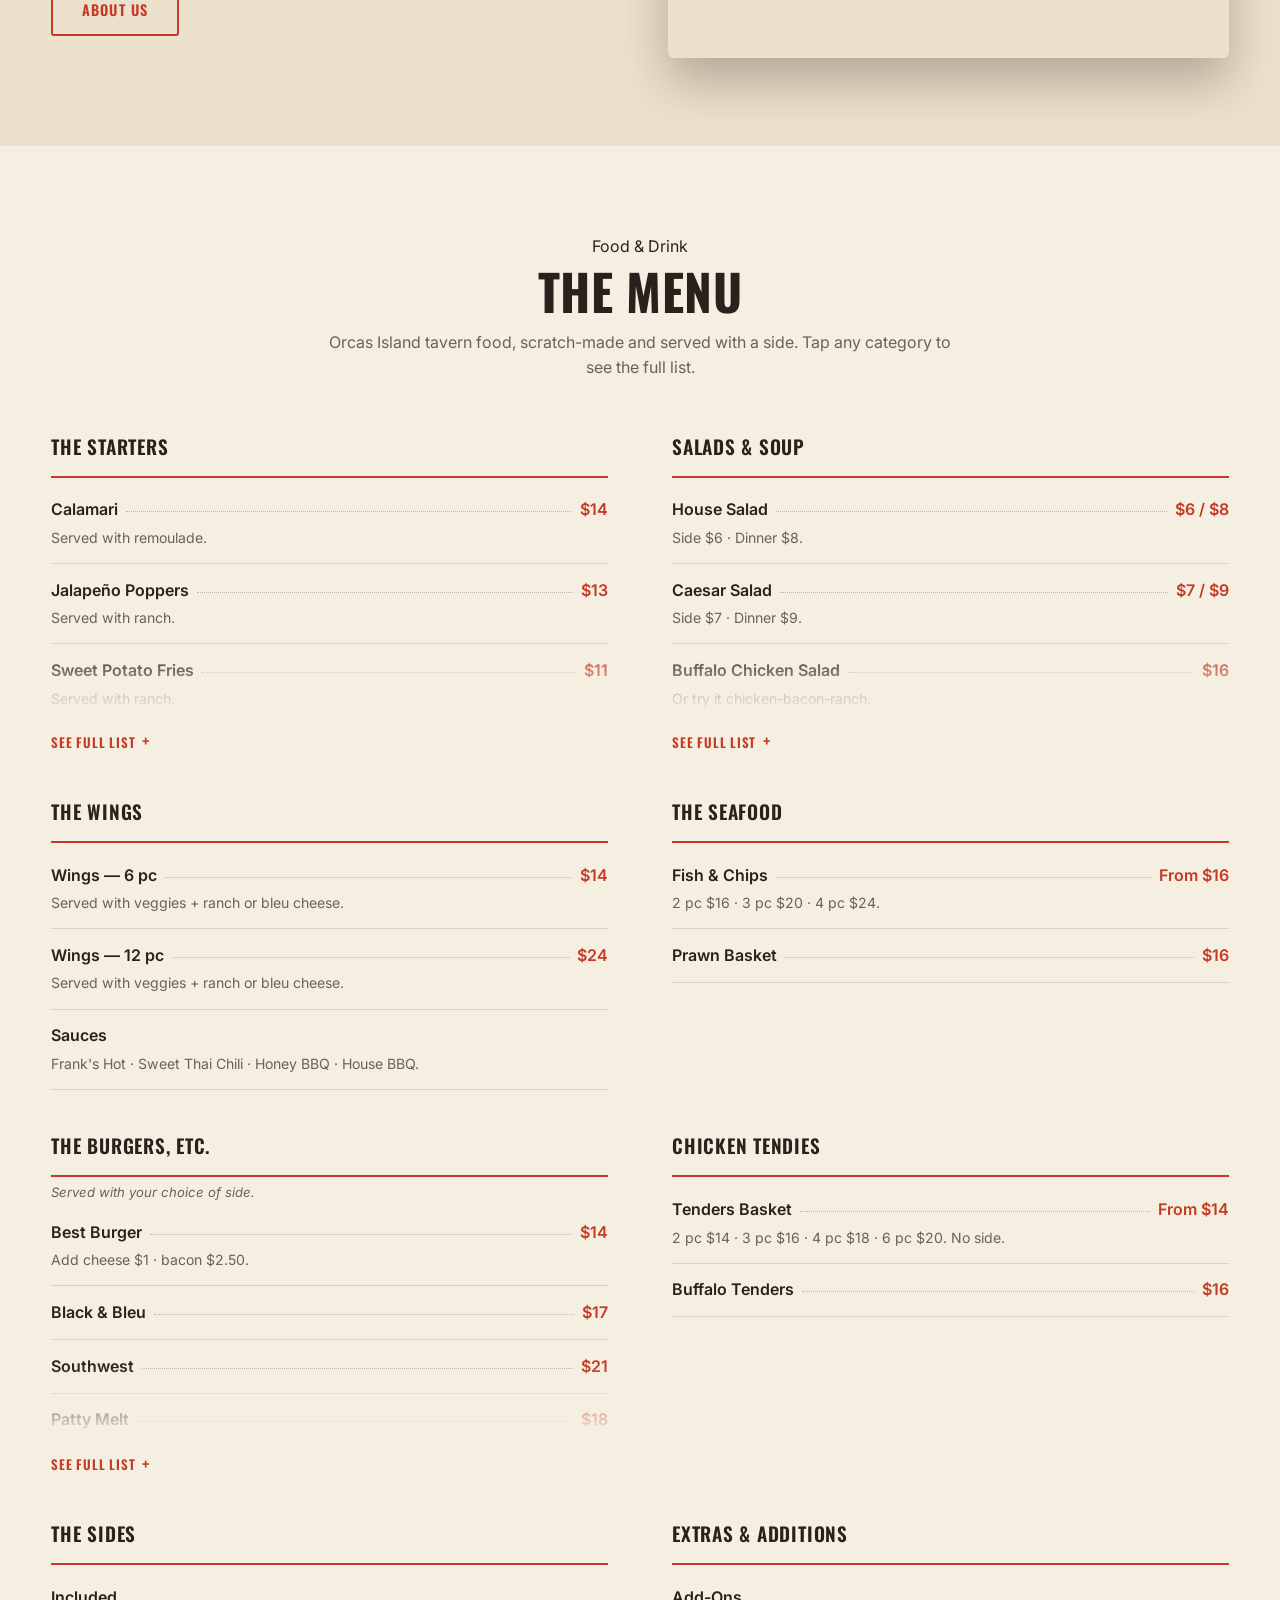
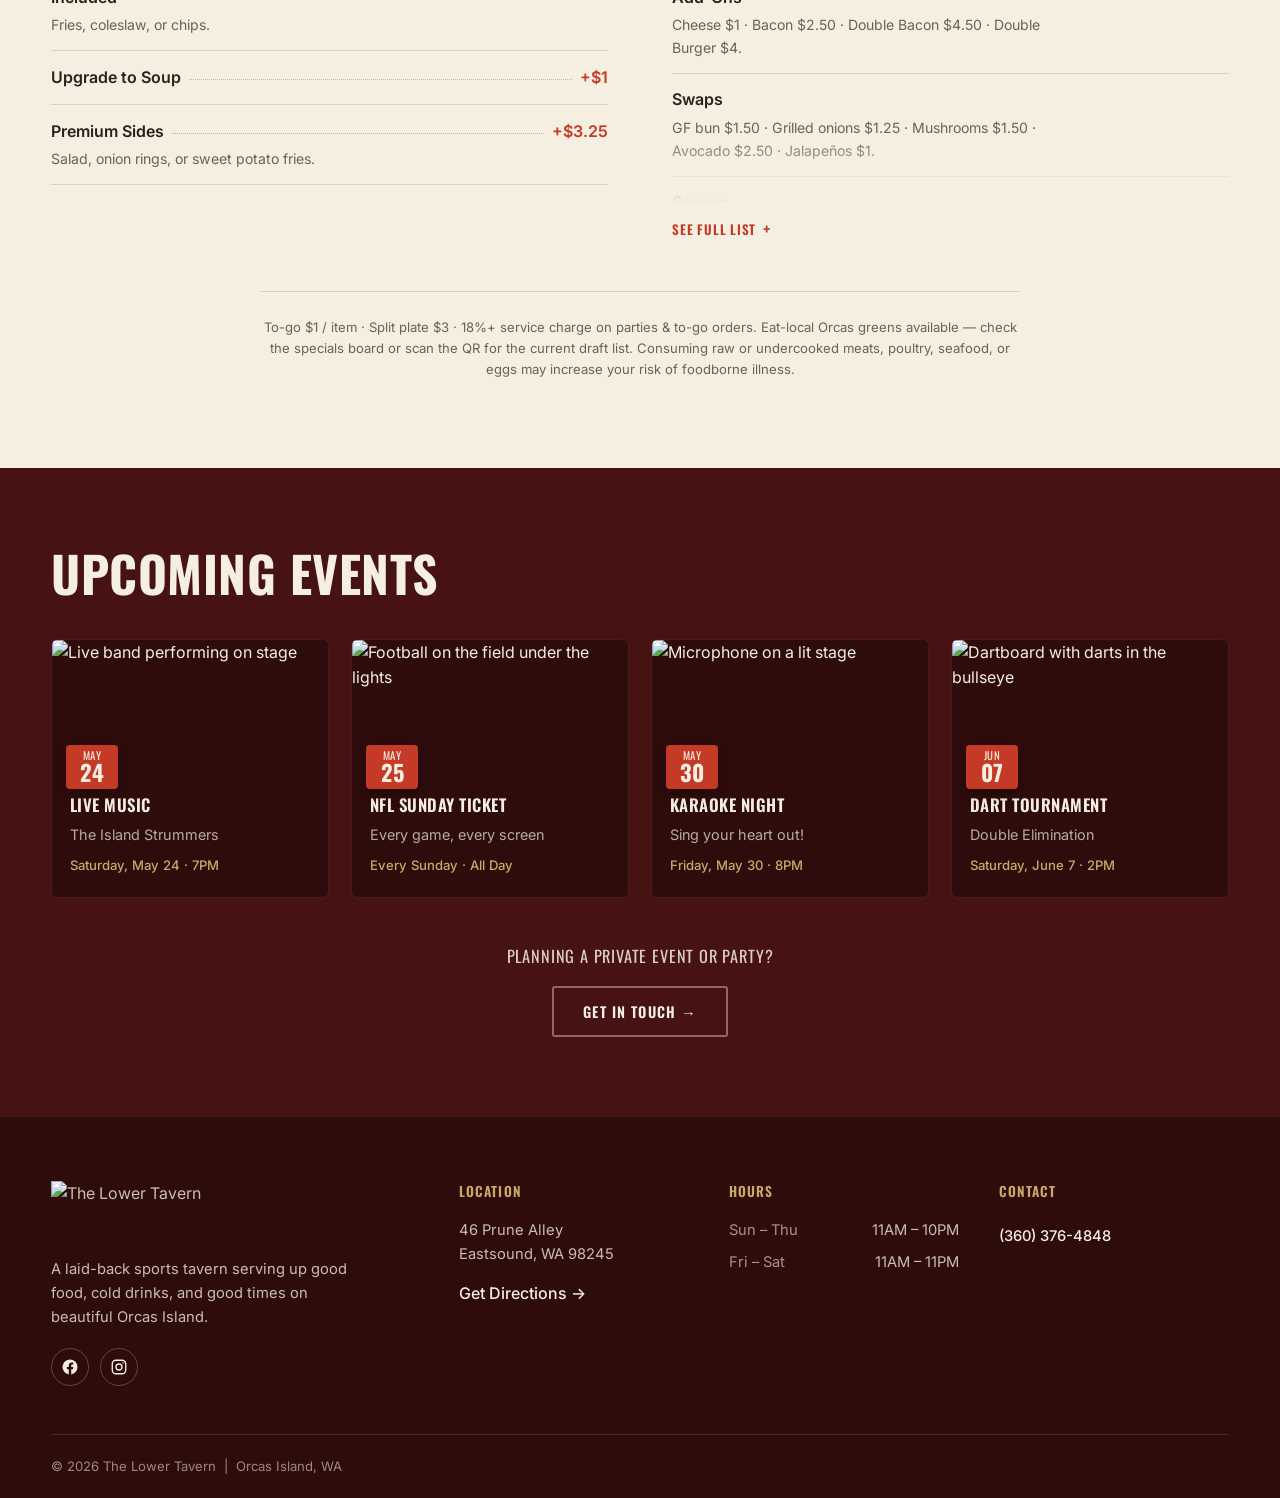
==== commit 3d372215: "Events CTA rework + hero View Events button - Remove misleading top-right 'View All Events' (no sepa" ====
--- a/index.html
+++ b/index.html
@@ -73,6 +73,7 @@
       <div class="hero-actions">
         <a href="#food" class="btn btn-primary">View Menu</a>
         <a href="https://order.toasttab.com/online/lower-tavern-46-prune-alley" class="btn btn-gold hero-order" target="_blank" rel="noopener">Order Online</a>
+        <a href="#events" class="btn btn-ghost-light">View Events</a>
       </div>
     </div>
   </div>
@@ -267,7 +268,6 @@
   <div class="container">
     <div class="events-head">
       <h2 class="section-title light">Upcoming Events</h2>
-      <a href="#contact" class="btn btn-ghost-light">View All Events</a>
     </div>
     <div class="events-row">
       <article class="event-card" data-date="2026-05-24">
@@ -306,6 +306,10 @@
           <p class="event-time">Saturday, June 7 · 2PM</p>
         </div>
       </article>
+    </div>
+    <div class="events-cta">
+      <p>Planning a private event or party?</p>
+      <a href="#contact" class="btn btn-ghost-light">Get in Touch <span aria-hidden="true">&rarr;</span></a>
     </div>
   </div>
 </section>
--- a/styles.css
+++ b/styles.css
@@ -308,6 +308,14 @@
 }
 .event-sub { font-size: .9rem; color: rgba(245,239,225,.7); margin-bottom: .55rem; }
 .event-time { font-size: .82rem; color: var(--gold); font-weight: 500; }
+.events-cta { margin-top: 2.8rem; text-align: center; }
+.events-cta p {
+  font-family: 'Oswald', sans-serif; text-transform: uppercase;
+  letter-spacing: .05em; font-size: 1.02rem; color: rgba(245,239,225,.85);
+  margin-bottom: 1.1rem;
+}
+.events-cta .btn span { transition: transform .2s ease; display: inline-block; }
+.events-cta .btn:hover span { transform: translateX(4px); }
 
 /* ===== FOOTER ===== */
 .footer { background: var(--maroon-900); color: rgba(245,239,225,.78); padding: 4rem 0 0; }
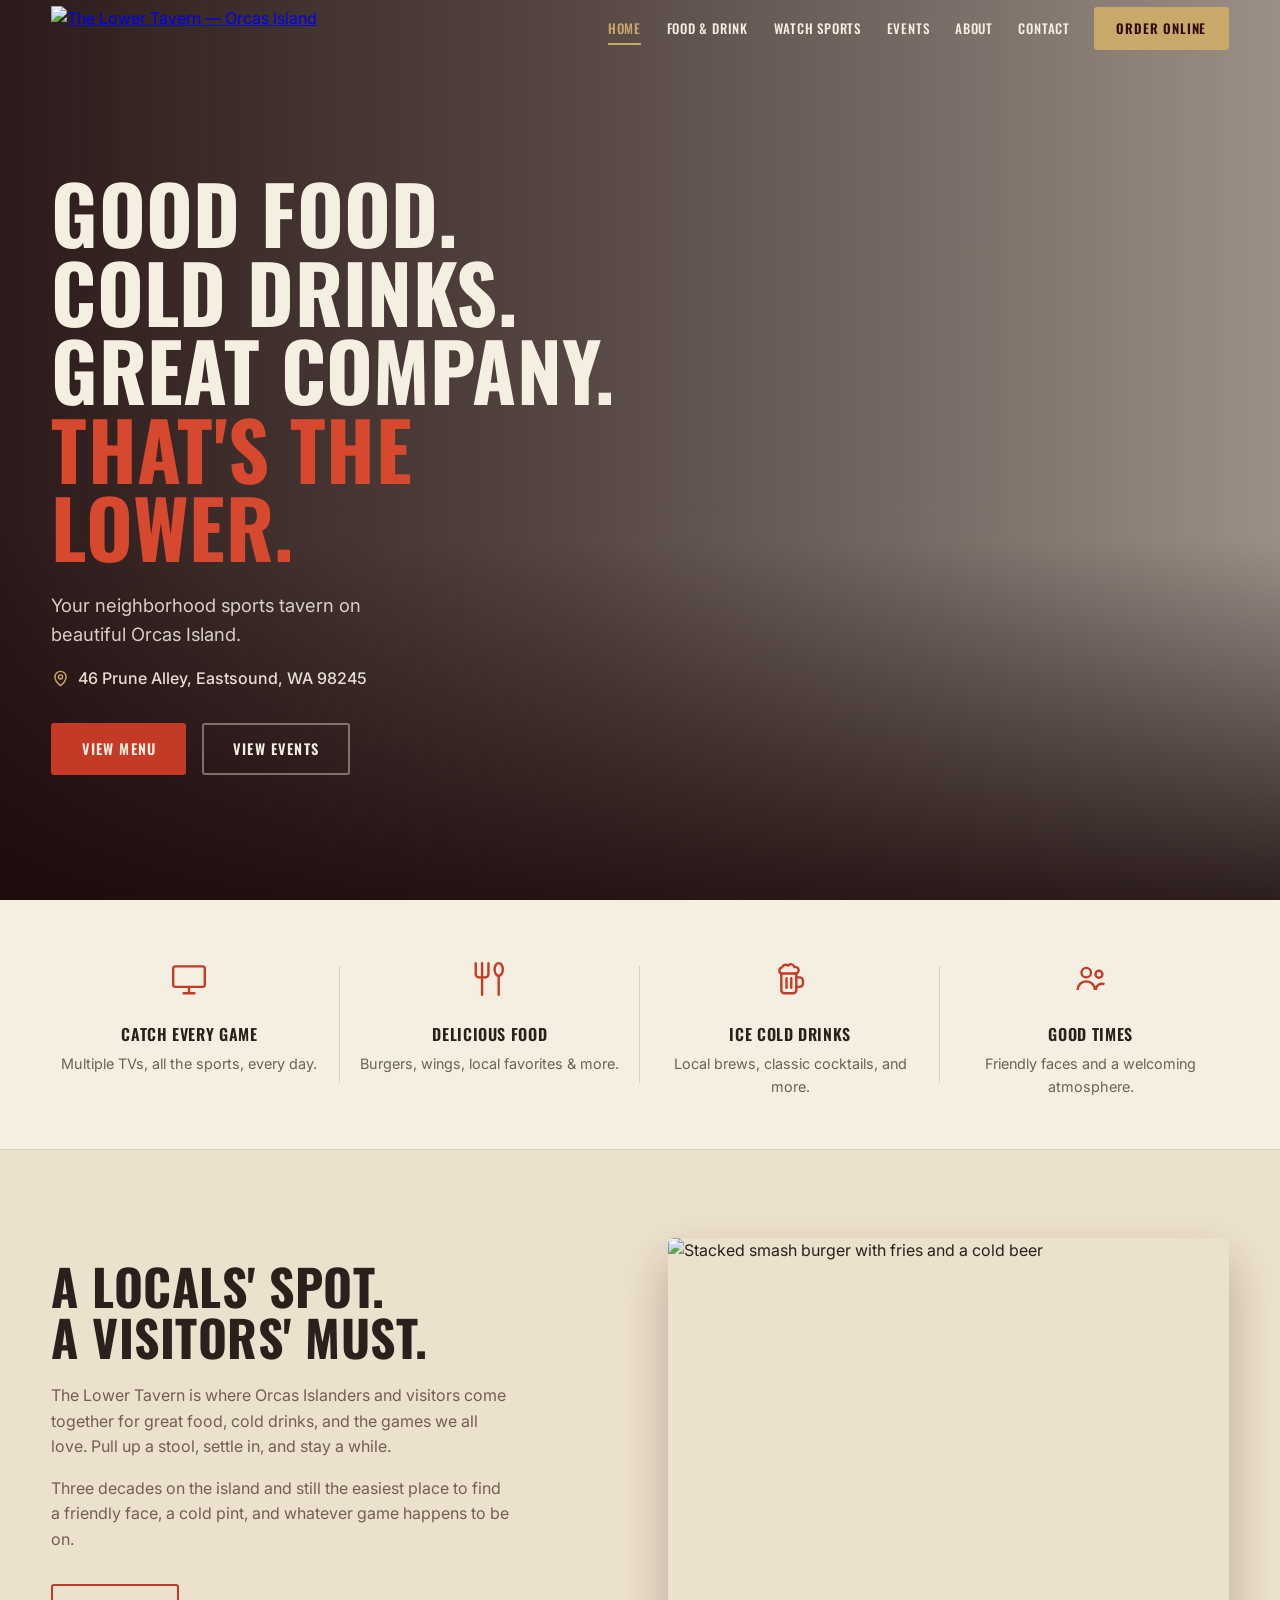
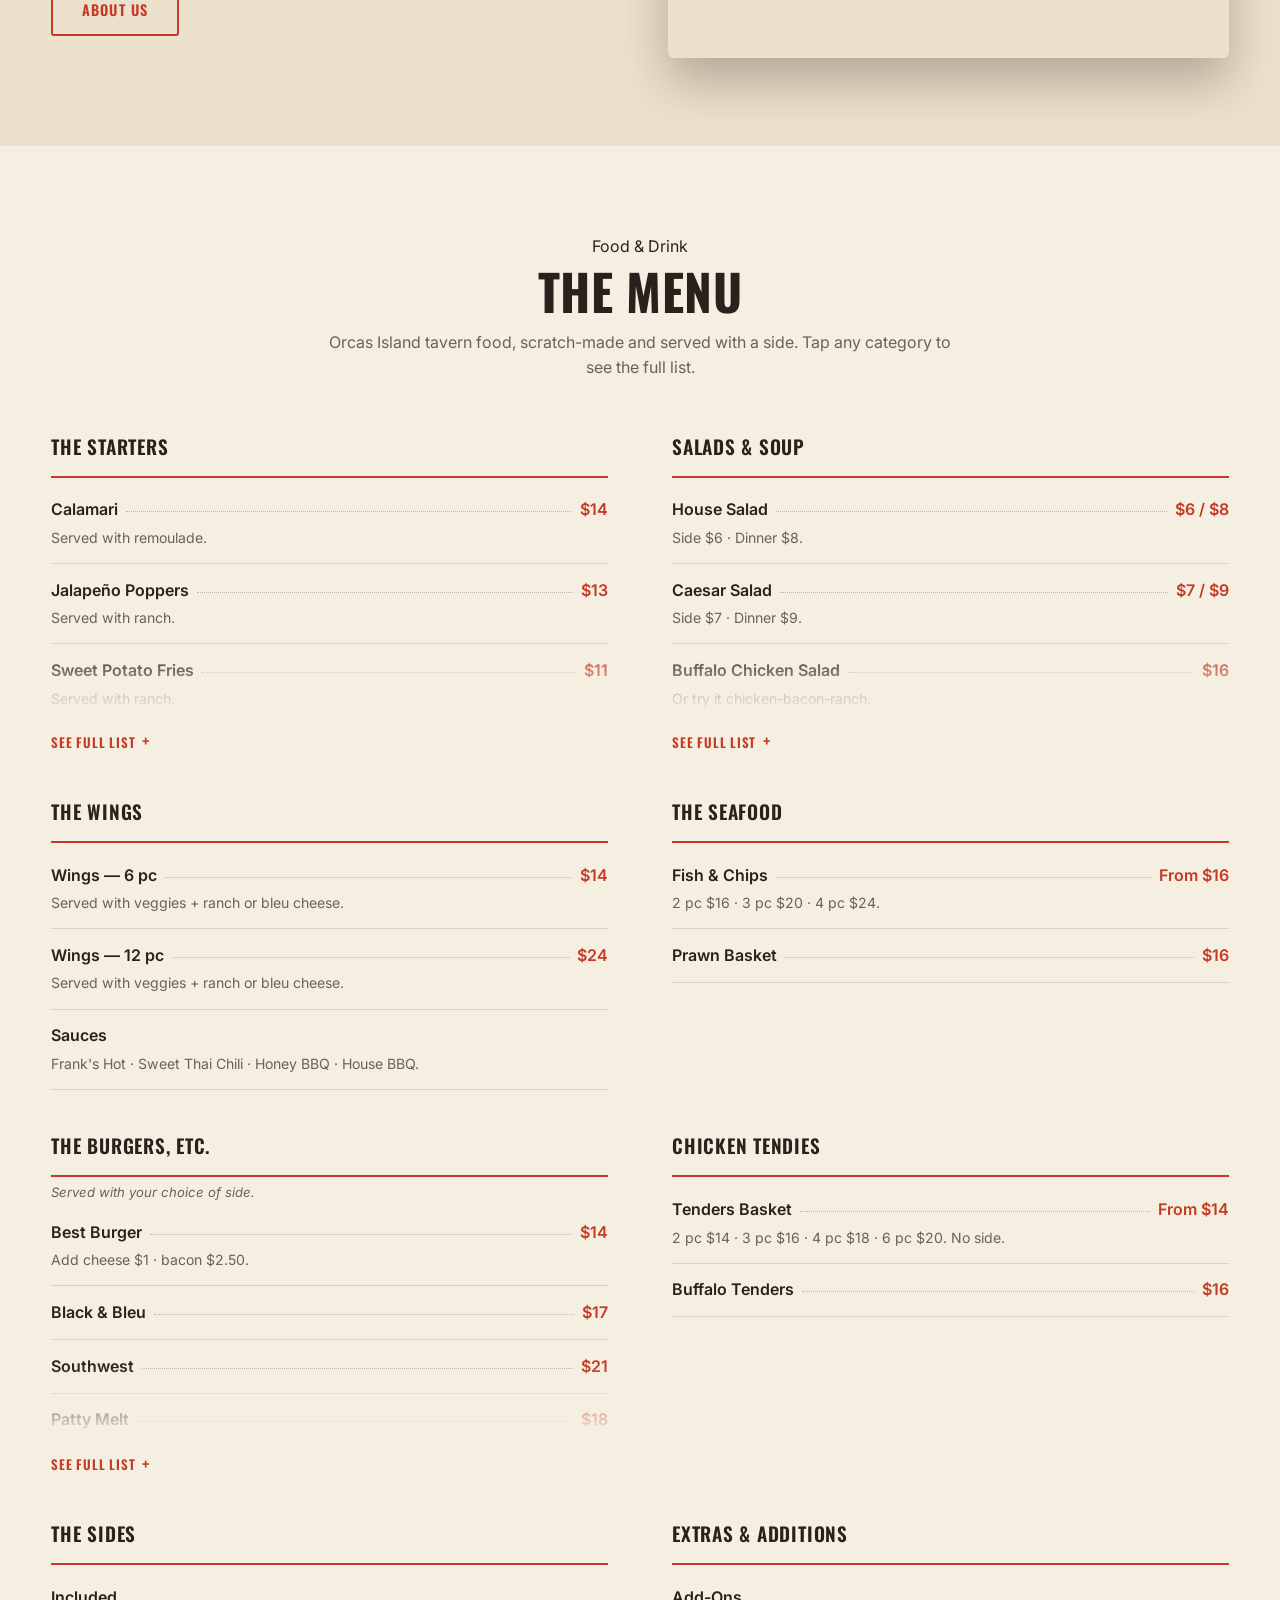
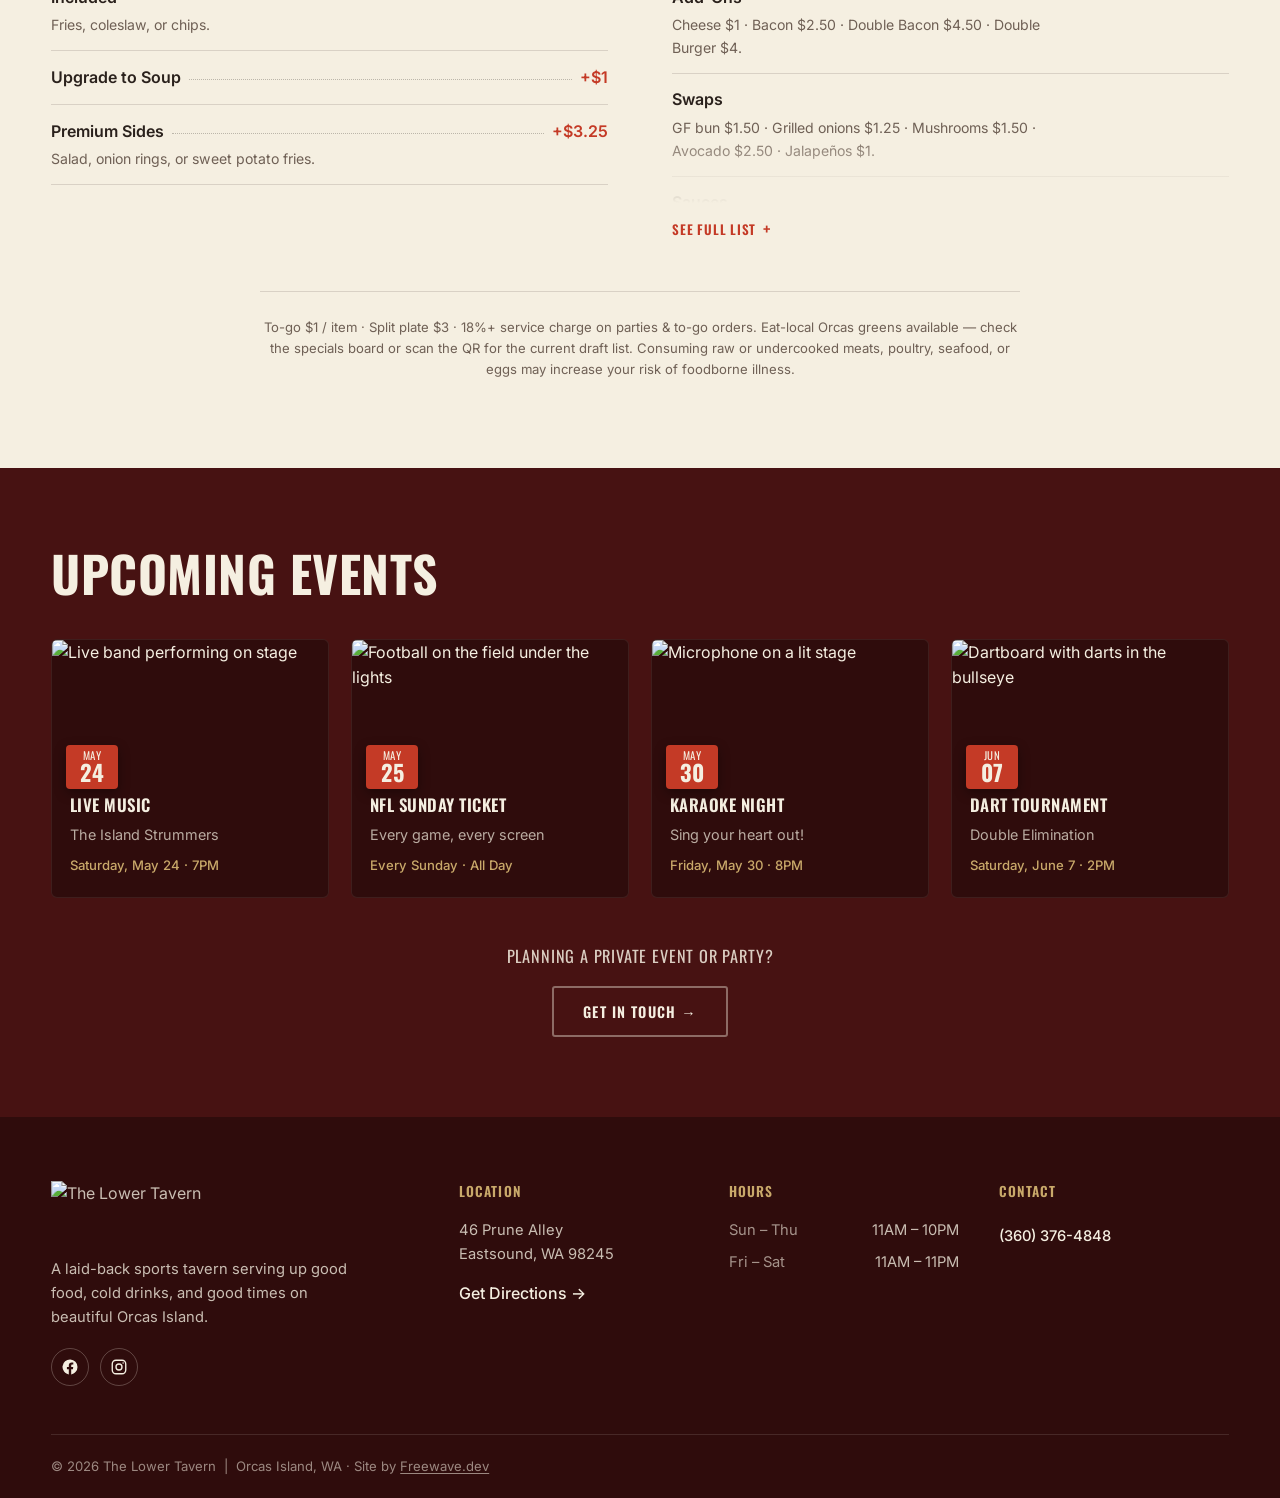
==== commit 9a98a781: "Footer: add 'Site by Freewave.dev' credit" ====
--- a/index.html
+++ b/index.html
@@ -341,7 +341,7 @@
     </div>
   </div>
   <div class="footer-bottom container">
-    <div>&copy; 2026 The Lower Tavern &nbsp;|&nbsp; Orcas Island, WA</div>
+    <div>&copy; 2026 The Lower Tavern &nbsp;|&nbsp; Orcas Island, WA &middot; Site by <a href="https://freewave.dev" target="_blank" rel="noopener" style="color:inherit;text-decoration:underline;text-underline-offset:2px">Freewave.dev</a></div>
   </div>
 </footer>
 
--- a/styles.css
+++ b/styles.css
@@ -373,6 +373,8 @@
   .hero-order { display: inline-block; }
   .hero-actions { width: 100%; max-width: 360px; gap: .8rem; }
   .hero-actions .btn { flex: 1; text-align: center; padding-left: 1rem; padding-right: 1rem; white-space: nowrap; }
+  /* View Events wraps to its own row; keep it the same width as View Menu, left-aligned */
+  .hero-actions .btn-ghost-light { flex: 0 1 calc(50% - .4rem); }
 
   .strip-grid { grid-template-columns: repeat(2, 1fr); gap: 2rem 1rem; }
   .strip-item:nth-child(2)::after { display: none; }
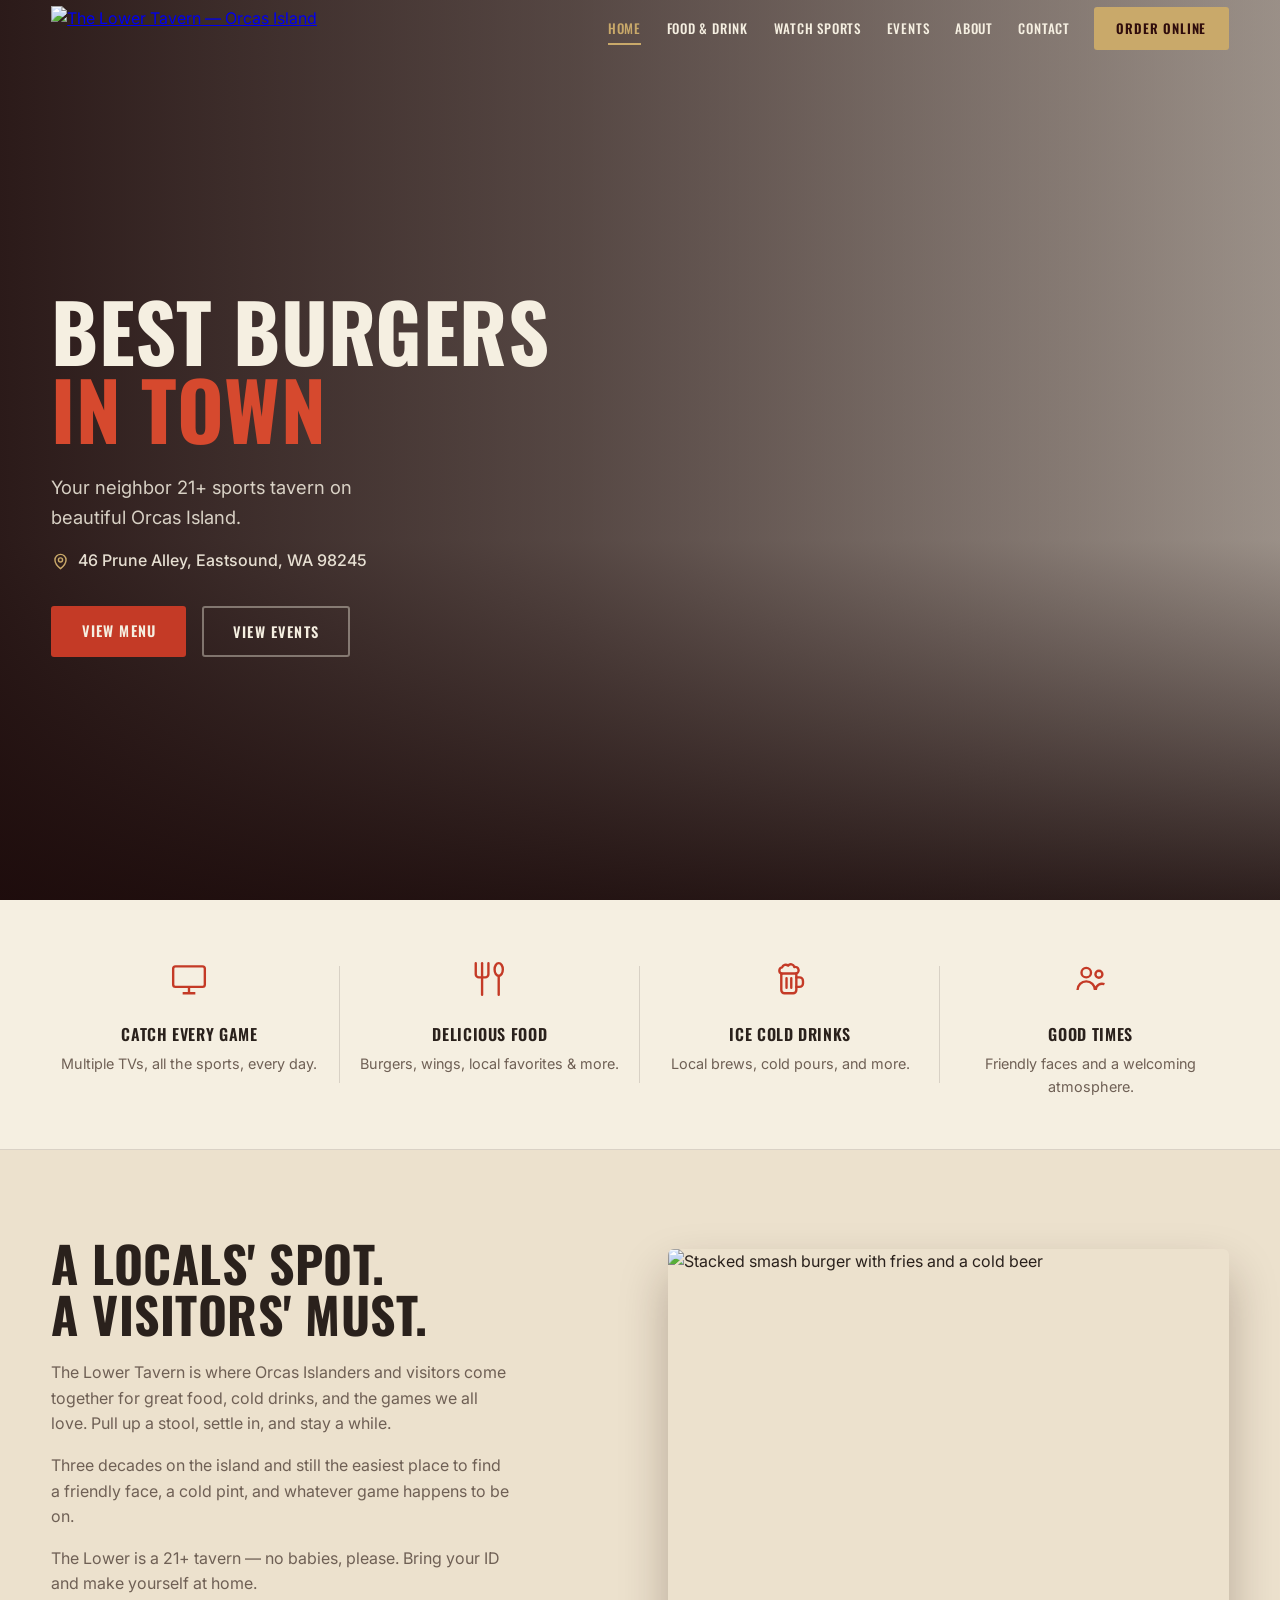
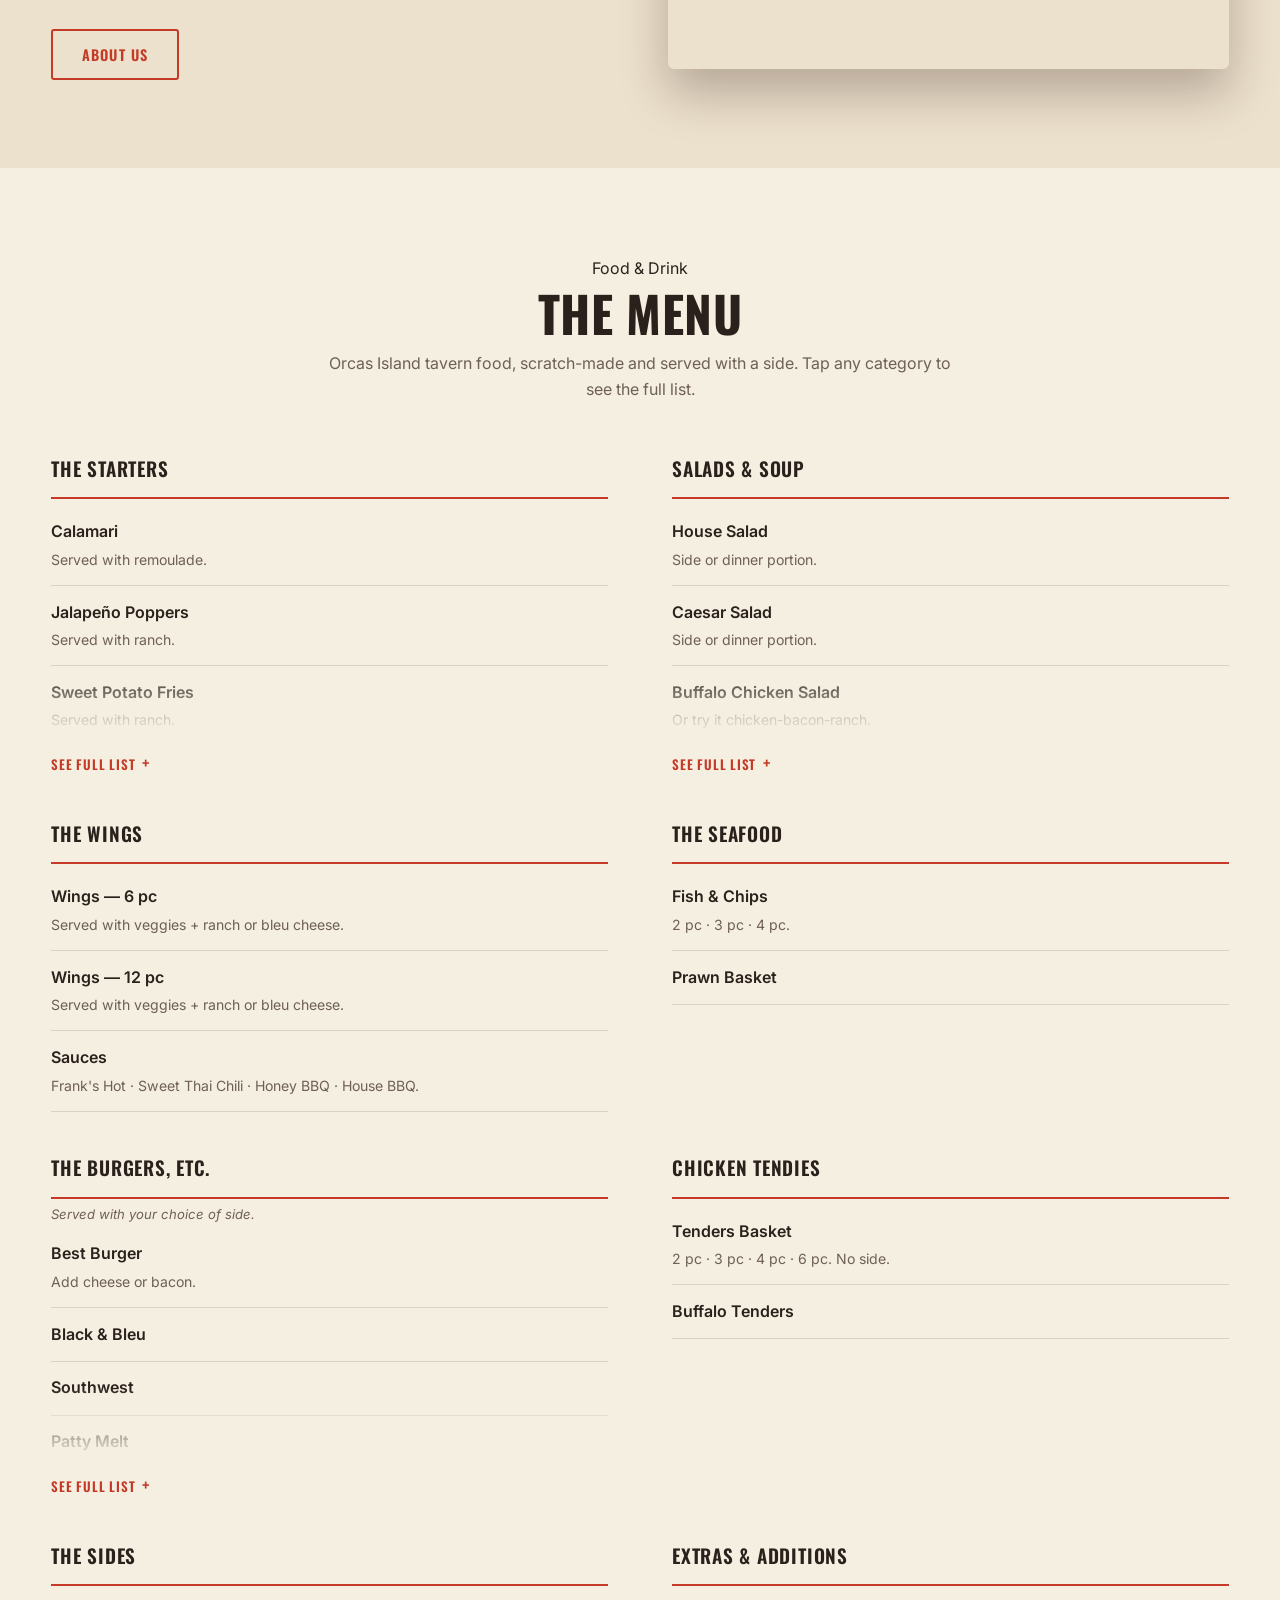
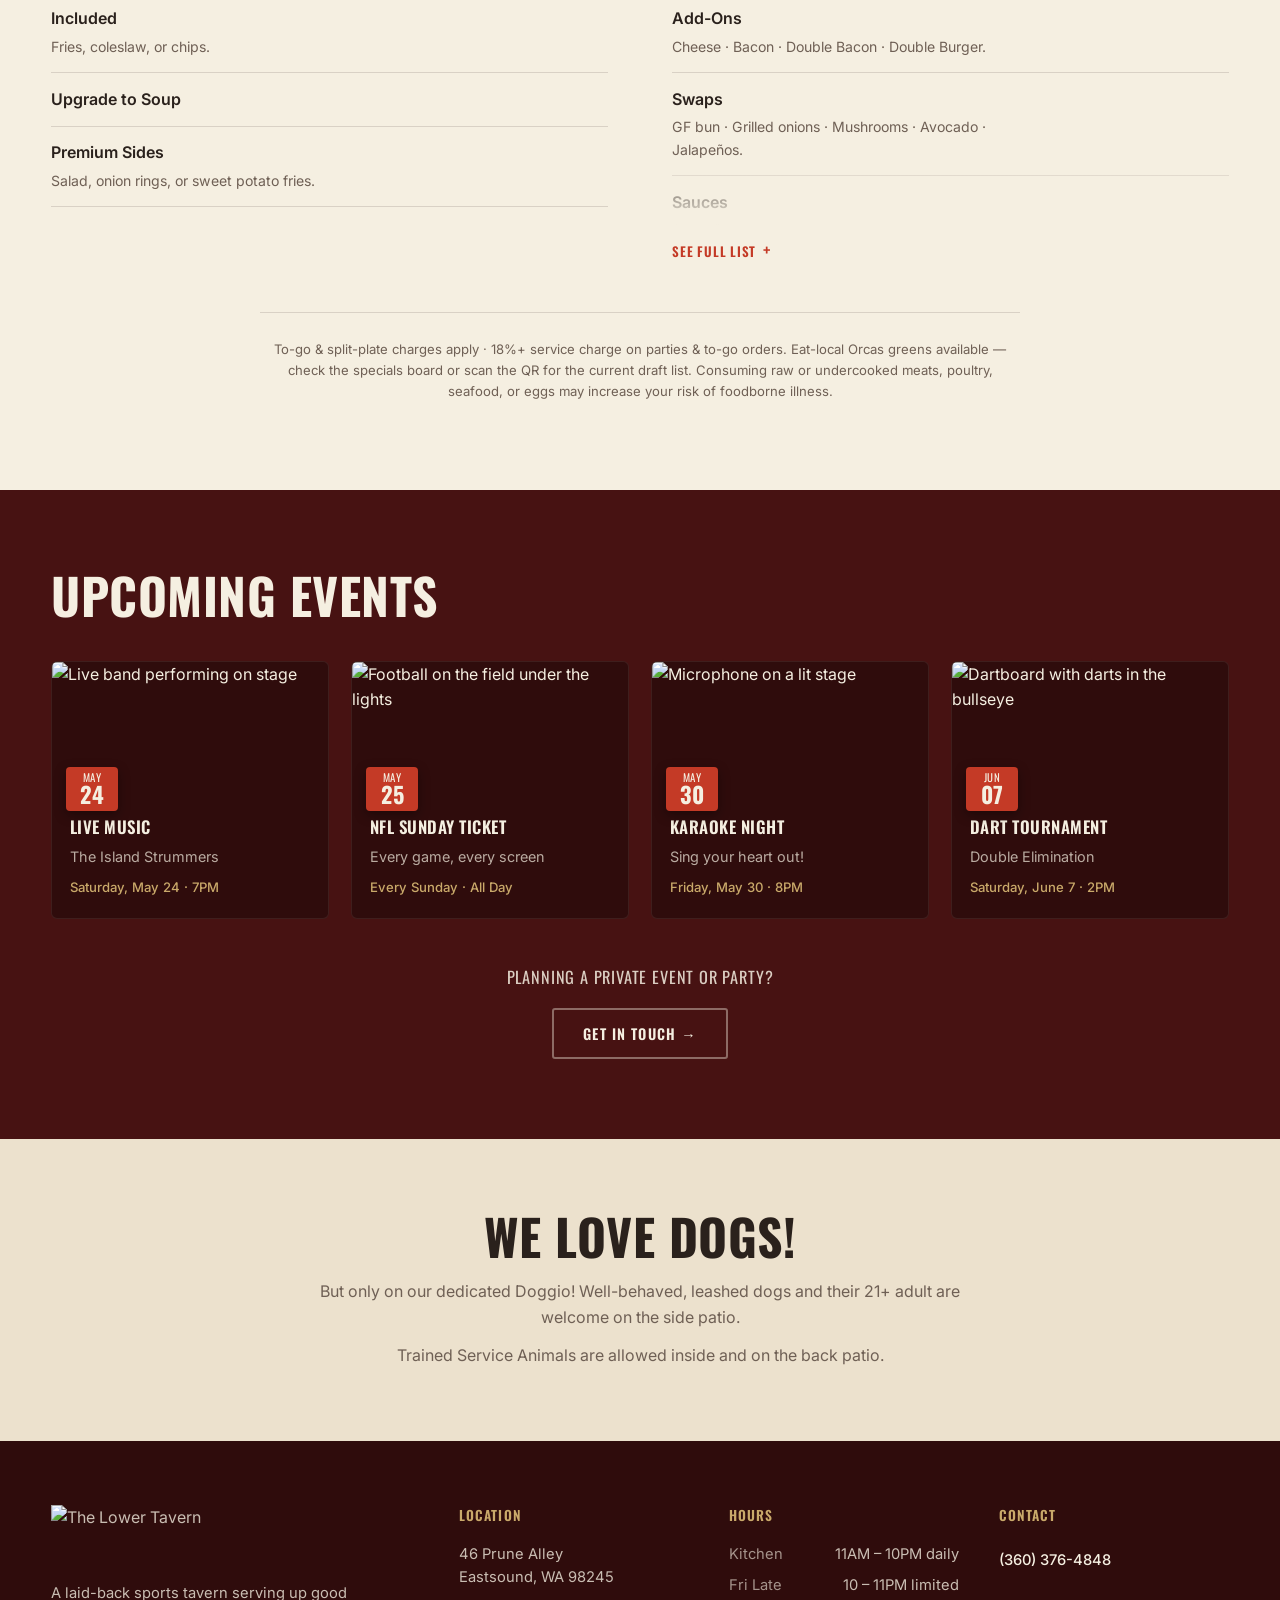
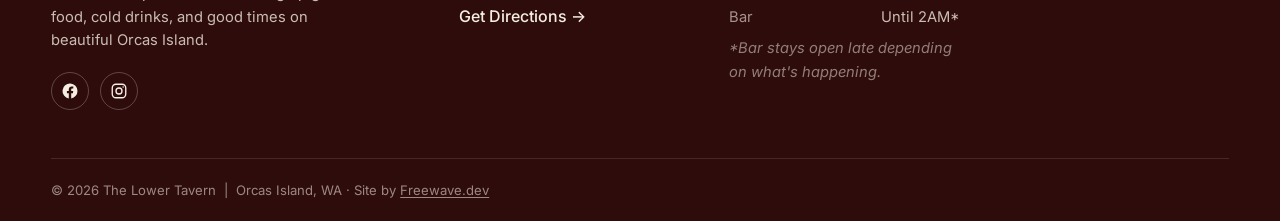
==== commit c341a2e4: "Content refresh: new hero, 21+ positioning, menu prices removed, dog policy - Hero now "Best Burgers" ====
--- a/index.html
+++ b/index.html
@@ -4,9 +4,9 @@
 <meta charset="UTF-8">
 <meta name="viewport" content="width=device-width, initial-scale=1.0">
 <title>The Lower Tavern — Sports Tavern on Orcas Island</title>
-<meta name="description" content="The Lower Tavern is a laid-back neighborhood sports tavern on beautiful Orcas Island. Good food, cold drinks, every game, and great company. Eastsound, WA.">
+<meta name="description" content="The Lower Tavern is your neighbor 21+ sports tavern on beautiful Orcas Island — home of the best burgers in town, every game on, and great company. Eastsound, WA.">
 <meta property="og:title" content="The Lower Tavern — Sports Tavern on Orcas Island">
-<meta property="og:description" content="Good food. Cold drinks. Great company. That's the Lower. Your neighborhood sports tavern on Orcas Island.">
+<meta property="og:description" content="Best burgers in town. Your neighbor 21+ sports tavern on Orcas Island.">
 <meta property="og:type" content="website">
 <meta property="og:url" content="https://u6y2v7.freewave.dev/">
 <meta property="og:site_name" content="The Lower Tavern">
@@ -18,7 +18,7 @@
 <meta property="og:image:alt" content="The Lower Tavern — Orcas Island sports tavern">
 <meta name="twitter:card" content="summary_large_image">
 <meta name="twitter:title" content="The Lower Tavern — Sports Tavern on Orcas Island">
-<meta name="twitter:description" content="Good food. Cold drinks. Great company. That's the Lower. Your neighborhood sports tavern on Orcas Island.">
+<meta name="twitter:description" content="Best burgers in town. Your neighbor 21+ sports tavern on Orcas Island.">
 <meta name="twitter:image" content="https://media.freewave.dev/u6y2v7/images/og-image.jpg">
 <meta name="theme-color" content="#6a1a18">
 <link rel="icon" href="https://media.freewave.dev/u6y2v7/images/favicon.ico" sizes="any">
@@ -32,7 +32,6 @@
 </head>
 <body>
 
-<!-- ===== NAV ===== -->
 <header class="nav" id="top">
   <div class="nav-inner">
     <a href="#top" class="brand">
@@ -53,19 +52,16 @@
   </div>
 </header>
 
-<!-- ===== HERO ===== -->
 <section class="hero">
   <div class="hero-bg"></div>
   <div class="hero-overlay"></div>
   <div class="hero-inner">
     <div class="hero-content">
       <h1 class="hero-title">
-        <span>Good Food.</span>
-        <span>Cold Drinks.</span>
-        <span>Great Company.</span>
-        <span class="accent">That's the Lower.</span>
+        <span>Best Burgers</span>
+        <span class="accent">in Town</span>
       </h1>
-      <p class="hero-tag">Your neighborhood sports tavern on beautiful Orcas Island.</p>
+      <p class="hero-tag">Your neighbor 21+ sports tavern on beautiful Orcas Island.</p>
       <a class="hero-address" href="https://www.google.com/maps/dir/?api=1&destination=46+Prune+Alley%2C+Eastsound%2C+WA+98245" target="_blank" rel="noopener">
         <svg viewBox="0 0 24 24" fill="none" stroke="currentColor" stroke-width="1.8"><path d="M12 21s7-5.6 7-11a7 7 0 1 0-14 0c0 5.4 7 11 7 11Z"/><circle cx="12" cy="10" r="2.6"/></svg>
         46 Prune Alley, Eastsound, WA 98245
@@ -79,7 +75,6 @@
   </div>
 </section>
 
-<!-- ===== FEATURE STRIP ===== -->
 <section class="strip" id="sports">
   <div class="container">
     <div class="strip-grid">
@@ -102,7 +97,7 @@
           <svg viewBox="0 0 24 24" fill="none" stroke="currentColor" stroke-width="1.5" stroke-linecap="round" stroke-linejoin="round"><path d="M6.5 8.5h9.5V19a2 2 0 0 1-2 2H8.5a2 2 0 0 1-2-2V8.5Z"/><path d="M16 11h2a2.2 2.2 0 0 1 2.2 2.2v1.6A2.2 2.2 0 0 1 18 17h-2"/><path d="M6.7 8.6A2 2 0 0 1 7 4.7 2.3 2.3 0 0 1 10.8 3.6 2.2 2.2 0 0 1 14.7 4.5 1.9 1.9 0 0 1 16 8.5"/><path d="M9.8 11.5v6M12.8 11.5v6"/></svg>
         </span>
         <h3>Ice Cold Drinks</h3>
-        <p>Local brews, classic cocktails, and more.</p>
+        <p>Local brews, cold pours, and more.</p>
       </div>
       <div class="strip-item">
         <span class="strip-icon">
@@ -115,13 +110,13 @@
   </div>
 </section>
 
-<!-- ===== LOCALS / ABOUT ===== -->
 <section class="locals" id="about">
   <div class="container locals-grid">
     <div class="locals-text">
       <h2 class="section-title">A Locals' Spot.<br>A Visitors' Must.</h2>
       <p>The Lower Tavern is where Orcas Islanders and visitors come together for great food, cold drinks, and the games we all love. Pull up a stool, settle in, and stay a while.</p>
       <p>Three decades on the island and still the easiest place to find a friendly face, a cold pint, and whatever game happens to be on.</p>
+      <p>The Lower is a 21+ tavern &mdash; no babies, please. Bring your ID and make yourself at home.</p>
       <a href="#contact" class="btn btn-outline">About Us</a>
     </div>
     <div class="locals-image">
@@ -130,7 +125,6 @@
   </div>
 </section>
 
-<!-- ===== MENU ===== -->
 <section class="menu" id="food">
   <div class="container">
     <div class="section-head menu-head">
@@ -144,16 +138,16 @@
         <h3 class="menu-cat-title">The Starters</h3>
         <div class="menu-clip">
           <ul class="menu-items">
-            <li><div class="mi-row"><span class="mi-name">Calamari</span><span class="mi-dots"></span><span class="mi-price">$14</span></div><p class="mi-desc">Served with remoulade.</p></li>
-            <li><div class="mi-row"><span class="mi-name">Jalapeño Poppers</span><span class="mi-dots"></span><span class="mi-price">$13</span></div><p class="mi-desc">Served with ranch.</p></li>
-            <li><div class="mi-row"><span class="mi-name">Sweet Potato Fries</span><span class="mi-dots"></span><span class="mi-price">$11</span></div><p class="mi-desc">Served with ranch.</p></li>
-            <li><div class="mi-row"><span class="mi-name">P.I.T.A. Fries</span><span class="mi-dots"></span><span class="mi-price">$12</span></div><p class="mi-desc">Cheddar &amp; jalapeños.</p></li>
-            <li><div class="mi-row"><span class="mi-name">Mozzarella Sticks</span><span class="mi-dots"></span><span class="mi-price">$12</span></div><p class="mi-desc">Served with marinara.</p></li>
-            <li><div class="mi-row"><span class="mi-name">French Fries</span><span class="mi-dots"></span><span class="mi-price">$8</span></div><p class="mi-desc">Served with ranch.</p></li>
-            <li><div class="mi-row"><span class="mi-name">Fried Pickle Spears</span><span class="mi-dots"></span><span class="mi-price">$12</span></div><p class="mi-desc">Served with ranch.</p></li>
-            <li><div class="mi-row"><span class="mi-name">Veggies &amp; Dip</span><span class="mi-dots"></span><span class="mi-price">$7</span></div><p class="mi-desc">Ranch or bleu cheese.</p></li>
-            <li><div class="mi-row"><span class="mi-name">Onion Rings</span><span class="mi-dots"></span><span class="mi-price">$11</span></div></li>
-            <li><div class="mi-row"><span class="mi-name">Pepperjack Mac &amp; Cheese Bites</span><span class="mi-dots"></span><span class="mi-price">$12</span></div><p class="mi-desc">Served with ranch.</p></li>
+            <li><div class="mi-row"><span class="mi-name">Calamari</span></div><p class="mi-desc">Served with remoulade.</p></li>
+            <li><div class="mi-row"><span class="mi-name">Jalapeño Poppers</span></div><p class="mi-desc">Served with ranch.</p></li>
+            <li><div class="mi-row"><span class="mi-name">Sweet Potato Fries</span></div><p class="mi-desc">Served with ranch.</p></li>
+            <li><div class="mi-row"><span class="mi-name">P.I.T.A. Fries</span></div><p class="mi-desc">Cheddar &amp; jalapeños.</p></li>
+            <li><div class="mi-row"><span class="mi-name">Mozzarella Sticks</span></div><p class="mi-desc">Served with marinara.</p></li>
+            <li><div class="mi-row"><span class="mi-name">French Fries</span></div><p class="mi-desc">Served with ranch.</p></li>
+            <li><div class="mi-row"><span class="mi-name">Fried Pickle Spears</span></div><p class="mi-desc">Served with ranch.</p></li>
+            <li><div class="mi-row"><span class="mi-name">Veggies &amp; Dip</span></div><p class="mi-desc">Ranch or bleu cheese.</p></li>
+            <li><div class="mi-row"><span class="mi-name">Onion Rings</span></div></li>
+            <li><div class="mi-row"><span class="mi-name">Pepperjack Mac &amp; Cheese Bites</span></div><p class="mi-desc">Served with ranch.</p></li>
           </ul>
           <div class="menu-fade"></div>
         </div>
@@ -164,11 +158,11 @@
         <h3 class="menu-cat-title">Salads &amp; Soup</h3>
         <div class="menu-clip">
           <ul class="menu-items">
-            <li><div class="mi-row"><span class="mi-name">House Salad</span><span class="mi-dots"></span><span class="mi-price">$6 / $8</span></div><p class="mi-desc">Side $6 · Dinner $8.</p></li>
-            <li><div class="mi-row"><span class="mi-name">Caesar Salad</span><span class="mi-dots"></span><span class="mi-price">$7 / $9</span></div><p class="mi-desc">Side $7 · Dinner $9.</p></li>
-            <li><div class="mi-row"><span class="mi-name">Buffalo Chicken Salad</span><span class="mi-dots"></span><span class="mi-price">$16</span></div><p class="mi-desc">Or try it chicken-bacon-ranch.</p></li>
-            <li><div class="mi-row"><span class="mi-name">Soup of the Day</span><span class="mi-dots"></span><span class="mi-price">$4.25 / $6.25</span></div><p class="mi-desc">Cup $4.25 · Bowl $6.25.</p></li>
-            <li><div class="mi-row"><span class="mi-name">Salad Add-Ons</span></div><p class="mi-desc">Chicken $6 · Salmon $10. Sub Orcas-grown greens +$2 side / +$4 dinner.</p></li>
+            <li><div class="mi-row"><span class="mi-name">House Salad</span></div><p class="mi-desc">Side or dinner portion.</p></li>
+            <li><div class="mi-row"><span class="mi-name">Caesar Salad</span></div><p class="mi-desc">Side or dinner portion.</p></li>
+            <li><div class="mi-row"><span class="mi-name">Buffalo Chicken Salad</span></div><p class="mi-desc">Or try it chicken-bacon-ranch.</p></li>
+            <li><div class="mi-row"><span class="mi-name">Soup of the Day</span></div><p class="mi-desc">Cup or bowl.</p></li>
+            <li><div class="mi-row"><span class="mi-name">Salad Add-Ons</span></div><p class="mi-desc">Add chicken or salmon. Sub Orcas-grown greens.</p></li>
           </ul>
           <div class="menu-fade"></div>
         </div>
@@ -179,8 +173,8 @@
         <h3 class="menu-cat-title">The Wings</h3>
         <div class="menu-clip">
           <ul class="menu-items">
-            <li><div class="mi-row"><span class="mi-name">Wings &mdash; 6 pc</span><span class="mi-dots"></span><span class="mi-price">$14</span></div><p class="mi-desc">Served with veggies + ranch or bleu cheese.</p></li>
-            <li><div class="mi-row"><span class="mi-name">Wings &mdash; 12 pc</span><span class="mi-dots"></span><span class="mi-price">$24</span></div><p class="mi-desc">Served with veggies + ranch or bleu cheese.</p></li>
+            <li><div class="mi-row"><span class="mi-name">Wings &mdash; 6 pc</span></div><p class="mi-desc">Served with veggies + ranch or bleu cheese.</p></li>
+            <li><div class="mi-row"><span class="mi-name">Wings &mdash; 12 pc</span></div><p class="mi-desc">Served with veggies + ranch or bleu cheese.</p></li>
             <li><div class="mi-row"><span class="mi-name">Sauces</span></div><p class="mi-desc">Frank's Hot · Sweet Thai Chili · Honey BBQ · House BBQ.</p></li>
           </ul>
         </div>
@@ -190,8 +184,8 @@
         <h3 class="menu-cat-title">The Seafood</h3>
         <div class="menu-clip">
           <ul class="menu-items">
-            <li><div class="mi-row"><span class="mi-name">Fish &amp; Chips</span><span class="mi-dots"></span><span class="mi-price">From $16</span></div><p class="mi-desc">2 pc $16 · 3 pc $20 · 4 pc $24.</p></li>
-            <li><div class="mi-row"><span class="mi-name">Prawn Basket</span><span class="mi-dots"></span><span class="mi-price">$16</span></div></li>
+            <li><div class="mi-row"><span class="mi-name">Fish &amp; Chips</span></div><p class="mi-desc">2 pc · 3 pc · 4 pc.</p></li>
+            <li><div class="mi-row"><span class="mi-name">Prawn Basket</span></div></li>
           </ul>
         </div>
       </div>
@@ -201,22 +195,22 @@
         <p class="menu-cat-note">Served with your choice of side.</p>
         <div class="menu-clip">
           <ul class="menu-items">
-            <li><div class="mi-row"><span class="mi-name">Best Burger</span><span class="mi-dots"></span><span class="mi-price">$14</span></div><p class="mi-desc">Add cheese $1 · bacon $2.50.</p></li>
-            <li><div class="mi-row"><span class="mi-name">Black &amp; Bleu</span><span class="mi-dots"></span><span class="mi-price">$17</span></div></li>
-            <li><div class="mi-row"><span class="mi-name">Southwest</span><span class="mi-dots"></span><span class="mi-price">$21</span></div></li>
-            <li><div class="mi-row"><span class="mi-name">Patty Melt</span><span class="mi-dots"></span><span class="mi-price">$18</span></div></li>
-            <li><div class="mi-row"><span class="mi-name">Grilled Sourdough</span><span class="mi-dots"></span><span class="mi-price">$17</span></div></li>
-            <li><div class="mi-row"><span class="mi-name">Salmon Burger</span><span class="mi-dots"></span><span class="mi-price">$17</span></div></li>
-            <li><div class="mi-row"><span class="mi-name">Chicken Burger</span><span class="mi-dots"></span><span class="mi-price">$17</span></div></li>
-            <li><div class="mi-row"><span class="mi-name">Cod Burger</span><span class="mi-dots"></span><span class="mi-price">$17</span></div></li>
-            <li><div class="mi-row"><span class="mi-name">Buffalo Chicken Burger</span><span class="mi-dots"></span><span class="mi-price">$18</span></div></li>
-            <li><div class="mi-row"><span class="mi-name">Reuben, Lower Style</span><span class="mi-dots"></span><span class="mi-price">$15</span></div></li>
-            <li><div class="mi-row"><span class="mi-name">French Dip</span><span class="mi-dots"></span><span class="mi-price">$14</span></div></li>
-            <li><div class="mi-row"><span class="mi-name">Swiss Dip Burger</span><span class="mi-dots"></span><span class="mi-price">$15</span></div></li>
-            <li><div class="mi-row"><span class="mi-name">BBQ Dip Burger</span><span class="mi-dots"></span><span class="mi-price">$17</span></div></li>
-            <li><div class="mi-row"><span class="mi-name">Veggie Burger</span><span class="mi-dots"></span><span class="mi-price">$14</span></div></li>
-            <li><div class="mi-row"><span class="mi-name">Impossible Burger</span><span class="mi-dots"></span><span class="mi-price">$17</span></div></li>
-            <li><div class="mi-row"><span class="mi-name">Chicken Caesar Pita</span><span class="mi-dots"></span><span class="mi-price">$17</span></div></li>
+            <li><div class="mi-row"><span class="mi-name">Best Burger</span></div><p class="mi-desc">Add cheese or bacon.</p></li>
+            <li><div class="mi-row"><span class="mi-name">Black &amp; Bleu</span></div></li>
+            <li><div class="mi-row"><span class="mi-name">Southwest</span></div></li>
+            <li><div class="mi-row"><span class="mi-name">Patty Melt</span></div></li>
+            <li><div class="mi-row"><span class="mi-name">Grilled Sourdough</span></div></li>
+            <li><div class="mi-row"><span class="mi-name">Salmon Burger</span></div></li>
+            <li><div class="mi-row"><span class="mi-name">Chicken Burger</span></div></li>
+            <li><div class="mi-row"><span class="mi-name">Cod Burger</span></div></li>
+            <li><div class="mi-row"><span class="mi-name">Buffalo Chicken Burger</span></div></li>
+            <li><div class="mi-row"><span class="mi-name">Reuben, Lower Style</span></div></li>
+            <li><div class="mi-row"><span class="mi-name">French Dip</span></div></li>
+            <li><div class="mi-row"><span class="mi-name">Swiss Dip Burger</span></div></li>
+            <li><div class="mi-row"><span class="mi-name">BBQ Dip Burger</span></div></li>
+            <li><div class="mi-row"><span class="mi-name">Veggie Burger</span></div></li>
+            <li><div class="mi-row"><span class="mi-name">Impossible Burger</span></div></li>
+            <li><div class="mi-row"><span class="mi-name">Chicken Caesar Pita</span></div></li>
           </ul>
           <div class="menu-fade"></div>
         </div>
@@ -227,8 +221,8 @@
         <h3 class="menu-cat-title">Chicken Tendies</h3>
         <div class="menu-clip">
           <ul class="menu-items">
-            <li><div class="mi-row"><span class="mi-name">Tenders Basket</span><span class="mi-dots"></span><span class="mi-price">From $14</span></div><p class="mi-desc">2 pc $14 · 3 pc $16 · 4 pc $18 · 6 pc $20. No side.</p></li>
-            <li><div class="mi-row"><span class="mi-name">Buffalo Tenders</span><span class="mi-dots"></span><span class="mi-price">$16</span></div></li>
+            <li><div class="mi-row"><span class="mi-name">Tenders Basket</span></div><p class="mi-desc">2 pc · 3 pc · 4 pc · 6 pc. No side.</p></li>
+            <li><div class="mi-row"><span class="mi-name">Buffalo Tenders</span></div></li>
           </ul>
         </div>
       </div>
@@ -238,8 +232,8 @@
         <div class="menu-clip">
           <ul class="menu-items">
             <li><div class="mi-row"><span class="mi-name">Included</span></div><p class="mi-desc">Fries, coleslaw, or chips.</p></li>
-            <li><div class="mi-row"><span class="mi-name">Upgrade to Soup</span><span class="mi-dots"></span><span class="mi-price">+$1</span></div></li>
-            <li><div class="mi-row"><span class="mi-name">Premium Sides</span><span class="mi-dots"></span><span class="mi-price">+$3.25</span></div><p class="mi-desc">Salad, onion rings, or sweet potato fries.</p></li>
+            <li><div class="mi-row"><span class="mi-name">Upgrade to Soup</span></div></li>
+            <li><div class="mi-row"><span class="mi-name">Premium Sides</span></div><p class="mi-desc">Salad, onion rings, or sweet potato fries.</p></li>
           </ul>
         </div>
       </div>
@@ -248,10 +242,10 @@
         <h3 class="menu-cat-title">Extras &amp; Additions</h3>
         <div class="menu-clip">
           <ul class="menu-items">
-            <li><div class="mi-row"><span class="mi-name">Add-Ons</span></div><p class="mi-desc">Cheese $1 · Bacon $2.50 · Double Bacon $4.50 · Double Burger $4.</p></li>
-            <li><div class="mi-row"><span class="mi-name">Swaps</span></div><p class="mi-desc">GF bun $1.50 · Grilled onions $1.25 · Mushrooms $1.50 · Avocado $2.50 · Jalapeños $1.</p></li>
-            <li><div class="mi-row"><span class="mi-name">Sauces</span></div><p class="mi-desc">2 oz $1.25 · 6 oz $3.75.</p></li>
-            <li><div class="mi-row"><span class="mi-name">Protein Subs</span></div><p class="mi-desc">Garden patty free · Impossible $3.25 · Chicken $4 · Salmon $6.</p></li>
+            <li><div class="mi-row"><span class="mi-name">Add-Ons</span></div><p class="mi-desc">Cheese · Bacon · Double Bacon · Double Burger.</p></li>
+            <li><div class="mi-row"><span class="mi-name">Swaps</span></div><p class="mi-desc">GF bun · Grilled onions · Mushrooms · Avocado · Jalapeños.</p></li>
+            <li><div class="mi-row"><span class="mi-name">Sauces</span></div><p class="mi-desc">2 oz · 6 oz.</p></li>
+            <li><div class="mi-row"><span class="mi-name">Protein Subs</span></div><p class="mi-desc">Garden patty · Impossible · Chicken · Salmon.</p></li>
           </ul>
           <div class="menu-fade"></div>
         </div>
@@ -259,11 +253,10 @@
       </div>
 
     </div>
-    <p class="menu-note">To-go $1 / item · Split plate $3 · 18%+ service charge on parties &amp; to-go orders. Eat-local Orcas greens available — check the specials board or scan the QR for the current draft list. Consuming raw or undercooked meats, poultry, seafood, or eggs may increase your risk of foodborne illness.</p>
-  </div>
-</section>
-
-<!-- ===== UPCOMING EVENTS ===== -->
+    <p class="menu-note">To-go &amp; split-plate charges apply · 18%+ service charge on parties &amp; to-go orders. Eat-local Orcas greens available — check the specials board or scan the QR for the current draft list. Consuming raw or undercooked meats, poultry, seafood, or eggs may increase your risk of foodborne illness.</p>
+  </div>
+</section>
+
 <section class="events" id="events">
   <div class="container">
     <div class="events-head">
@@ -314,7 +307,14 @@
   </div>
 </section>
 
-<!-- ===== FOOTER ===== -->
+<section class="doggio">
+  <div class="container doggio-inner">
+    <h2 class="section-title">We Love Dogs!</h2>
+    <p>But only on our dedicated Doggio! Well-behaved, leashed dogs and their 21+ adult are welcome on the side patio.</p>
+    <p>Trained Service Animals are allowed inside and on the back patio.</p>
+  </div>
+</section>
+
 <footer class="footer" id="contact">
   <div class="container footer-grid">
     <div class="footer-brand">
@@ -332,8 +332,10 @@
     </div>
     <div class="footer-col">
       <h4>Hours</h4>
-      <p class="hours-row"><span>Sun &ndash; Thu</span><span>11AM &ndash; 10PM</span></p>
-      <p class="hours-row"><span>Fri &ndash; Sat</span><span>11AM &ndash; 11PM</span></p>
+      <p class="hours-row"><span>Kitchen</span><span>11AM &ndash; 10PM daily</span></p>
+      <p class="hours-row"><span>Fri Late</span><span>10 &ndash; 11PM limited</span></p>
+      <p class="hours-row"><span>Bar</span><span>Until 2AM*</span></p>
+      <p class="hours-note">*Bar stays open late depending on what's happening.</p>
     </div>
     <div class="footer-col">
       <h4>Contact</h4>
--- a/styles.css
+++ b/styles.css
@@ -317,6 +317,13 @@
 .events-cta .btn span { transition: transform .2s ease; display: inline-block; }
 .events-cta .btn:hover span { transform: translateX(4px); }
 
+/* ===== DOGGIO ===== */
+.doggio { background: var(--cream-2); padding: 4.5rem 0; }
+.doggio-inner { max-width: 640px; margin: 0 auto; text-align: center; }
+.doggio-inner .section-title { margin-bottom: 1.1rem; }
+.doggio-inner p { color: var(--muted); margin-bottom: .8rem; }
+.doggio-inner p:last-child { margin-bottom: 0; }
+
 /* ===== FOOTER ===== */
 .footer { background: var(--maroon-900); color: rgba(245,239,225,.78); padding: 4rem 0 0; }
 .footer-grid {
@@ -340,6 +347,7 @@
 .footer-col p { font-size: .92rem; margin-bottom: .5rem; }
 .hours-row { display: flex; justify-content: space-between; gap: 1rem; max-width: 230px; }
 .hours-row span:first-child { color: rgba(245,239,225,.6); }
+.hours-note { font-size: .78rem; font-style: italic; color: rgba(245,239,225,.5); margin-top: .5rem; max-width: 230px; }
 .footer-link { color: var(--cream); text-decoration: none; transition: color .2s ease; }
 .footer-link:hover { color: var(--gold); }
 .footer-col .footer-link { display: inline-block; margin-top: .4rem; font-weight: 500; }
